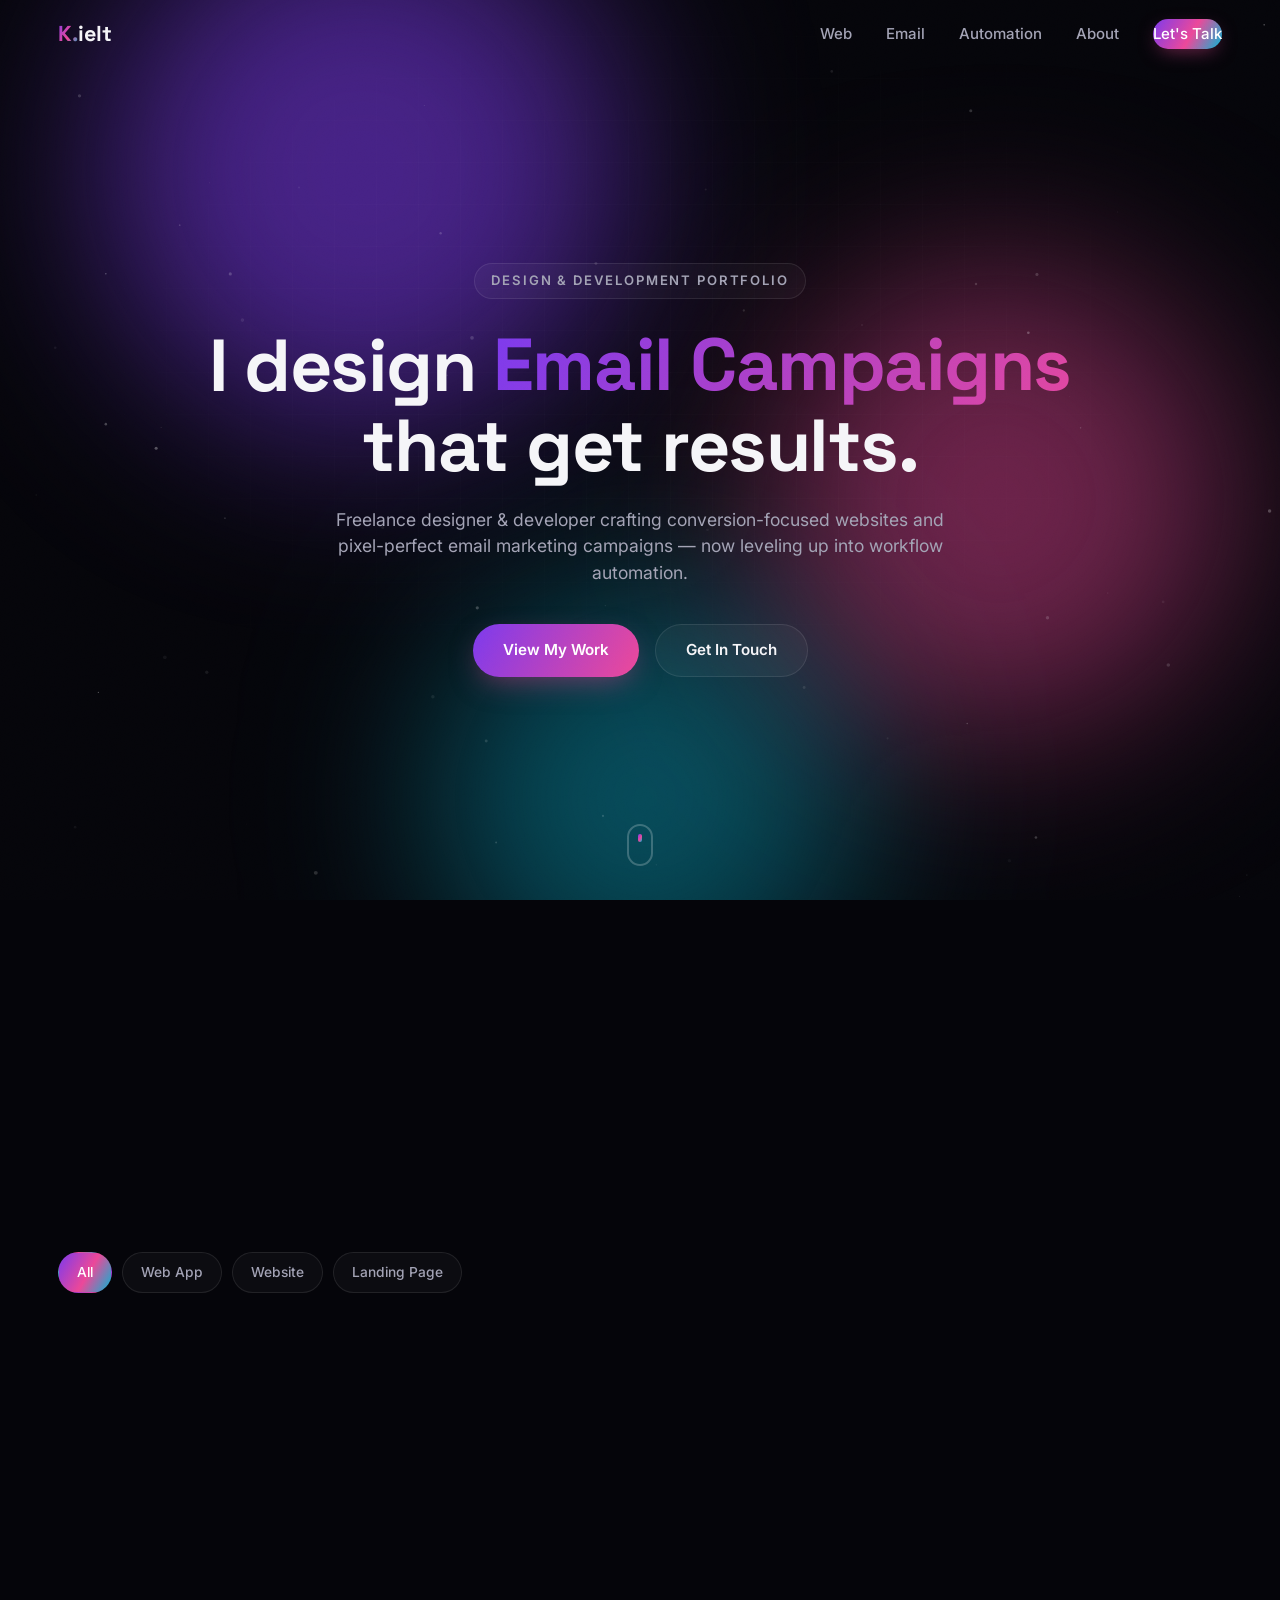
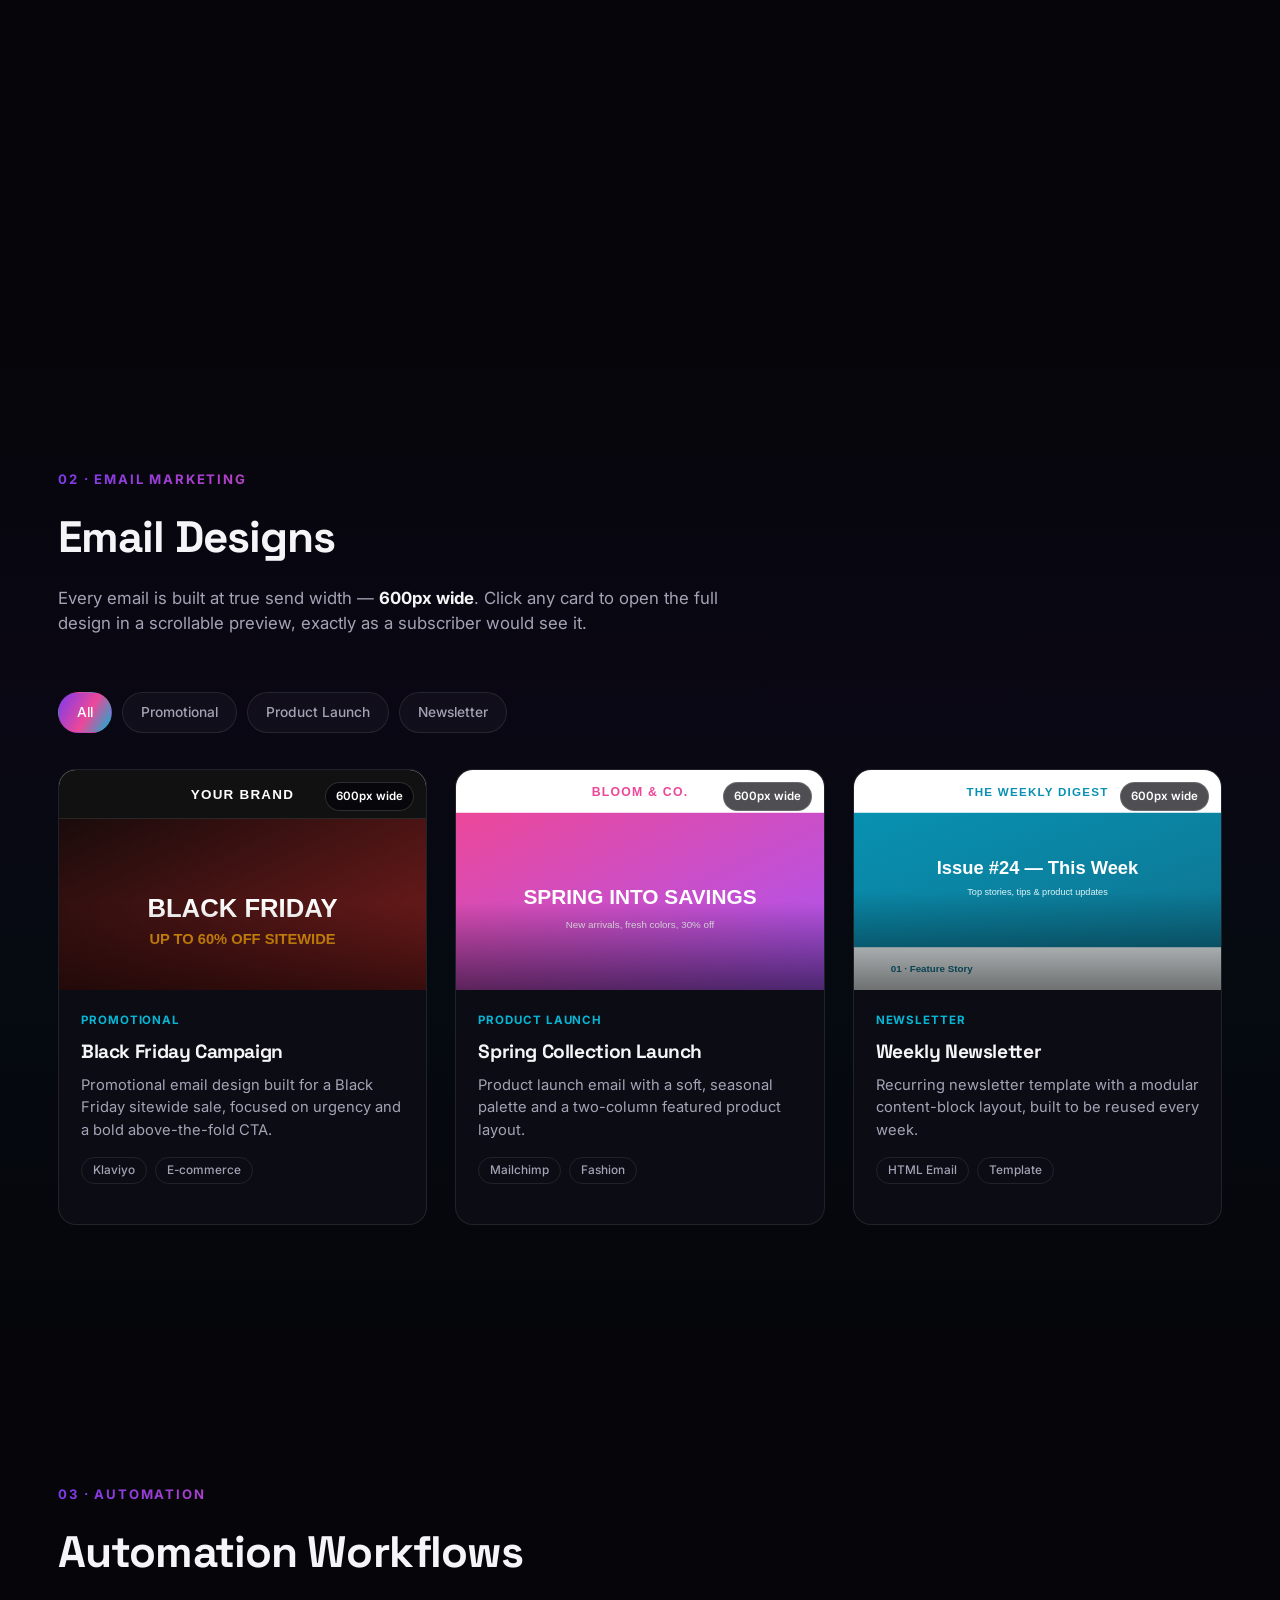
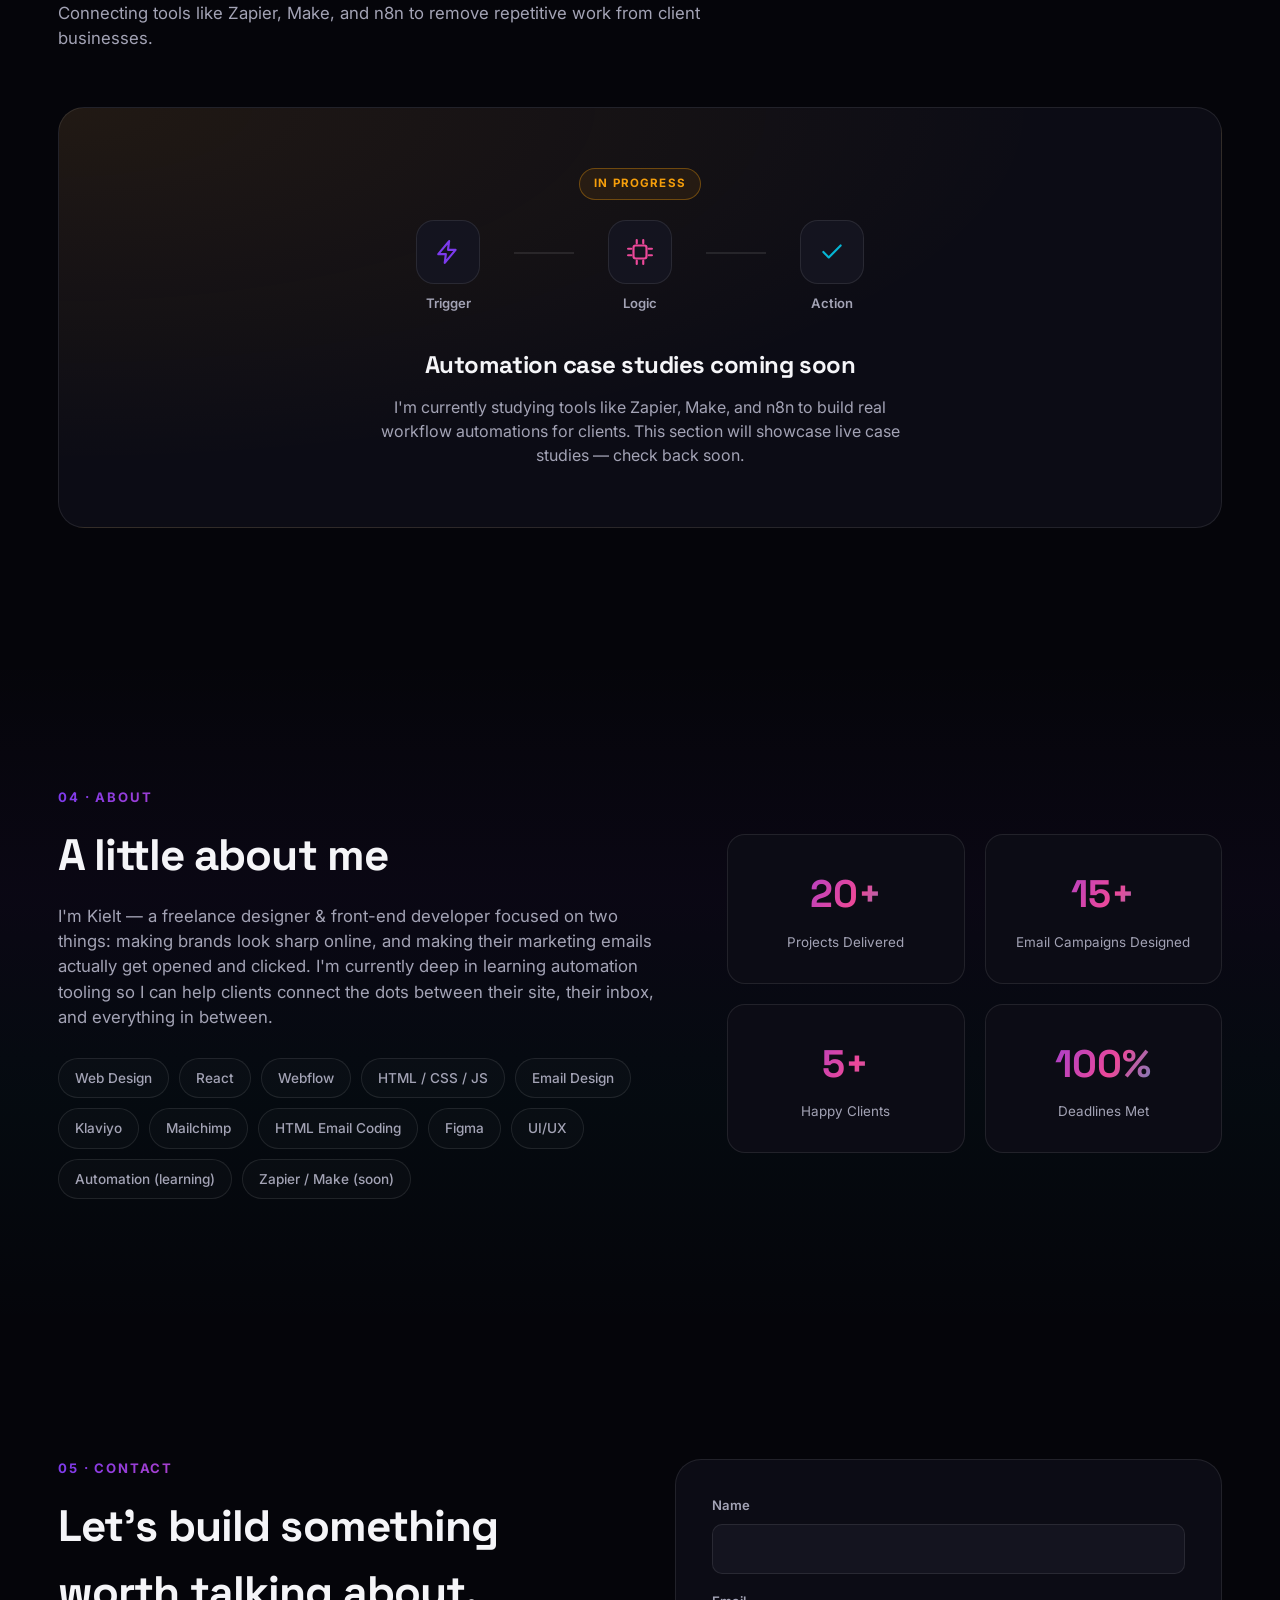
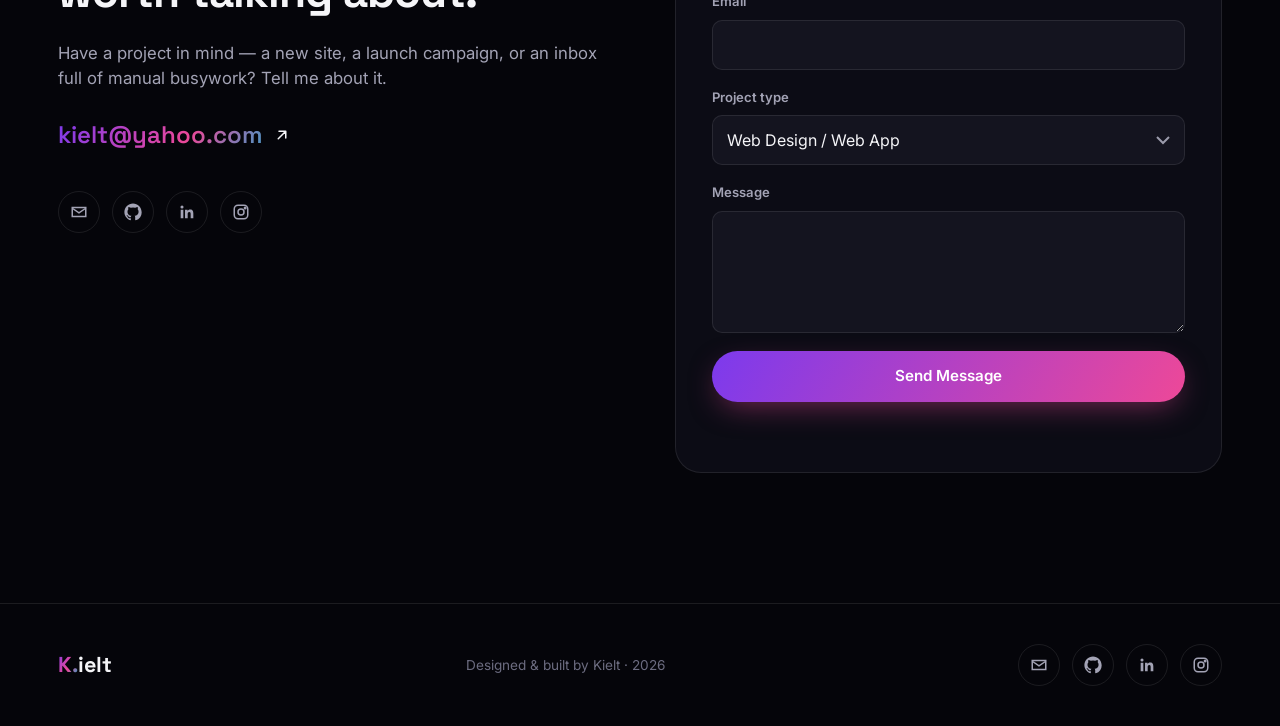
==== index.html @ 20c46af3 "Initial commit: Kielt portfolio site Dark gradient portfolio with sections for Web Designs/Web Apps," ====
<!DOCTYPE html>
<html lang="en">
<head>
<meta charset="UTF-8">
<meta name="viewport" content="width=device-width, initial-scale=1.0">
<title>Kielt — Web, Email &amp; Automation Design Portfolio</title>
<meta name="description" content="Kielt designs conversion-focused websites, web apps, and email marketing campaigns — now building into workflow automation.">

<!-- Social preview -->
<meta property="og:title" content="Kielt — Design Portfolio">
<meta property="og:description" content="Web Design, Web Apps, Email Marketing Design &amp; Automation Workflows.">
<meta property="og:type" content="website">

<link rel="icon" type="image/svg+xml" href="assets/favicon.svg">

<!-- Fonts -->
<link rel="preconnect" href="https://fonts.googleapis.com">
<link rel="preconnect" href="https://fonts.gstatic.com" crossorigin>
<link href="https://fonts.googleapis.com/css2?family=Space+Grotesk:wght@400;500;600;700&family=Inter:wght@400;500;600;700;800&display=swap" rel="stylesheet">

<link rel="stylesheet" href="css/style.css">
</head>
<body>

<!-- ============ NOISE / GRAIN OVERLAY ============ -->
<div class="grain" aria-hidden="true"></div>

<!-- ============ CURSOR GLOW (desktop only) ============ -->
<div class="cursor-glow" id="cursorGlow" aria-hidden="true"></div>

<!-- ============ PROGRESS BAR ============ -->
<div class="scroll-progress" id="scrollProgress" aria-hidden="true"></div>

<!-- ============ NAVIGATION ============ -->
<header class="nav" id="siteNav">
  <div class="nav-inner">
    <a href="#top" class="nav-brand">
      <span class="brand-mark">K.</span><span class="brand-name">ielt</span>
    </a>

    <nav class="nav-links" id="navLinks">
      <a href="#work" data-nav>Web</a>
      <a href="#email" data-nav>Email</a>
      <a href="#automation" data-nav>Automation</a>
      <a href="#about" data-nav>About</a>
      <a href="#contact" data-nav class="nav-cta">Let's Talk</a>
    </nav>

    <button class="nav-toggle" id="navToggle" aria-label="Toggle menu" aria-expanded="false">
      <span></span><span></span><span></span>
    </button>
  </div>
</header>

<!-- ============ HERO ============ -->
<section class="hero" id="top">
  <div class="hero-bg" aria-hidden="true">
    <div class="blob blob-1"></div>
    <div class="blob blob-2"></div>
    <div class="blob blob-3"></div>
    <canvas id="particles"></canvas>
    <div class="grid-overlay"></div>
  </div>

  <div class="hero-content">
    <p class="hero-eyebrow reveal-up">Design &amp; Development Portfolio</p>
    <h1 class="hero-title reveal-up" style="--d:0.05s">
      I design <span class="rotator" id="rotator"><span class="rotator-word">Web Experiences</span></span>
      <br>that get results.
    </h1>
    <p class="hero-subtitle reveal-up" style="--d:0.15s" id="heroSubtitle">
      Freelance designer &amp; developer crafting conversion-focused websites and pixel-perfect email marketing campaigns — now leveling up into workflow automation.
    </p>
    <div class="hero-actions reveal-up" style="--d:0.25s">
      <a href="#work" class="btn btn-primary">
        <span>View My Work</span>
      </a>
      <a href="#contact" class="btn btn-ghost">
        <span>Get In Touch</span>
      </a>
    </div>
  </div>

  <a href="#work" class="scroll-cue" aria-label="Scroll down">
    <span class="scroll-cue-dot"></span>
  </a>
</section>

<main>

<!-- ============ WEB / WEB APPS ============ -->
<section class="section" id="work">
  <div class="container">
    <div class="section-head reveal-up">
      <p class="section-kicker">01 · Development</p>
      <h2 class="section-title">Web Designs &amp; Web Apps</h2>
      <p class="section-desc">Hand-picked sites and applications — click any thumbnail to view it live, or jump to the source on GitHub.</p>
    </div>

    <div class="filters" id="webFilters" role="tablist" aria-label="Filter web projects"></div>

    <div class="grid grid-web" id="webGrid"></div>
  </div>
</section>

<!-- ============ EMAIL MARKETING DESIGNS ============ -->
<section class="section section-alt" id="email">
  <div class="container">
    <div class="section-head reveal-up">
      <p class="section-kicker">02 · Email Marketing</p>
      <h2 class="section-title">Email Designs</h2>
      <p class="section-desc">Every email is built at true send width — <strong>600px wide</strong>. Click any card to open the full design in a scrollable preview, exactly as a subscriber would see it.</p>
    </div>

    <div class="filters" id="emailFilters" role="tablist" aria-label="Filter email projects"></div>

    <div class="grid grid-email" id="emailGrid"></div>
  </div>
</section>

<!-- ============ AUTOMATION WORKFLOWS ============ -->
<section class="section" id="automation">
  <div class="container">
    <div class="section-head reveal-up">
      <p class="section-kicker">03 · Automation</p>
      <h2 class="section-title">Automation Workflows</h2>
      <p class="section-desc">Connecting tools like Zapier, Make, and n8n to remove repetitive work from client businesses.</p>
    </div>

    <div class="grid grid-automation" id="automationGrid"></div>
  </div>
</section>

<!-- ============ ABOUT ============ -->
<section class="section section-alt" id="about">
  <div class="container about-grid">
    <div class="about-copy reveal-up">
      <p class="section-kicker">04 · About</p>
      <h2 class="section-title">A little about me</h2>
      <p class="section-desc">
        I'm Kielt — a freelance designer &amp; front-end developer focused on two things: making brands look sharp online, and making their marketing emails actually get opened and clicked. I'm currently deep in learning automation tooling so I can help clients connect the dots between their site, their inbox, and everything in between.
      </p>
      <div class="skills" id="skillsList"></div>
    </div>

    <div class="stats-grid" id="statsGrid"></div>
  </div>
</section>

<!-- ============ CONTACT ============ -->
<section class="section" id="contact">
  <div class="container">
    <div class="contact-grid">
      <div class="contact-copy reveal-up">
        <p class="section-kicker">05 · Contact</p>
        <h2 class="section-title">Let's build something<br>worth talking about.</h2>
        <p class="section-desc">Have a project in mind — a new site, a launch campaign, or an inbox full of manual busywork? Tell me about it.</p>

        <a href="mailto:kielt@yahoo.com" class="contact-email" id="contactEmailLink">
          <span>kielt@yahoo.com</span>
          <svg width="18" height="18" viewBox="0 0 24 24" fill="none"><path d="M7 17L17 7M17 7H8M17 7V16" stroke="currentColor" stroke-width="2" stroke-linecap="round" stroke-linejoin="round"/></svg>
        </a>

        <div class="social-row" id="socialRow"></div>
      </div>

      <form class="contact-form reveal-up" id="contactForm" name="contact" method="POST" data-netlify="true" netlify-honeypot="bot-field">
        <input type="hidden" name="form-name" value="contact">
        <p class="hidden-field"><label>Don't fill this out: <input name="bot-field"></label></p>

        <div class="field">
          <label for="cf-name">Name</label>
          <input type="text" id="cf-name" name="name" required autocomplete="name">
        </div>
        <div class="field">
          <label for="cf-email">Email</label>
          <input type="email" id="cf-email" name="email" required autocomplete="email">
        </div>
        <div class="field">
          <label for="cf-project">Project type</label>
          <select id="cf-project" name="project-type">
            <option>Web Design / Web App</option>
            <option>Email Marketing Design</option>
            <option>Automation Workflow</option>
            <option>Something else</option>
          </select>
        </div>
        <div class="field">
          <label for="cf-message">Message</label>
          <textarea id="cf-message" name="message" rows="4" required></textarea>
        </div>

        <button type="submit" class="btn btn-primary btn-block" id="contactSubmit">
          <span>Send Message</span>
        </button>

        <p class="form-status" id="formStatus" role="status" aria-live="polite"></p>
      </form>
    </div>
  </div>
</section>

</main>

<!-- ============ FOOTER ============ -->
<footer class="footer">
  <div class="container footer-inner">
    <a href="#top" class="nav-brand">
      <span class="brand-mark">K.</span><span class="brand-name">ielt</span>
    </a>
    <p class="footer-note">Designed &amp; built by Kielt · <span id="footerYear"></span></p>
    <div class="social-row" id="socialRowFooter"></div>
  </div>
</footer>

<!-- ============ EMAIL LIGHTBOX MODAL ============ -->
<div class="modal" id="emailModal" aria-hidden="true">
  <div class="modal-backdrop" data-close></div>
  <div class="modal-dialog" role="dialog" aria-modal="true" aria-labelledby="modalTitle">
    <div class="modal-side">
      <button class="modal-close" data-close aria-label="Close preview">
        <svg width="20" height="20" viewBox="0 0 24 24" fill="none"><path d="M6 6L18 18M18 6L6 18" stroke="currentColor" stroke-width="2" stroke-linecap="round"/></svg>
      </button>
      <p class="modal-kicker">Email Design Preview</p>
      <h3 class="modal-title" id="modalTitle"></h3>
      <p class="modal-client" id="modalClient"></p>
      <p class="modal-desc" id="modalDesc"></p>
      <div class="modal-tags" id="modalTags"></div>
      <p class="modal-hint">
        <svg width="15" height="15" viewBox="0 0 24 24" fill="none"><path d="M12 5V19M12 19L6 13M12 19L18 13" stroke="currentColor" stroke-width="2" stroke-linecap="round" stroke-linejoin="round"/></svg>
        Scroll inside the frame to see the full email
      </p>
    </div>

    <div class="modal-frame-wrap">
      <div class="email-frame">
        <div class="email-frame-bar">
          <span class="dot dot-r"></span><span class="dot dot-y"></span><span class="dot dot-g"></span>
          <span class="email-frame-title">600px wide</span>
        </div>
        <div class="email-frame-scroll" id="modalScroll">
          <img id="modalImage" src="" alt="">
          <iframe id="modalIframe" src="" title="Email HTML preview" style="display:none;"></iframe>
        </div>
      </div>
    </div>
  </div>
</div>

<script src="js/config.js"></script>
<script src="js/script.js"></script>
</body>
</html>
---- css/style.css ----
/* =========================================================================
   KIELT PORTFOLIO — STYLES
   Design tokens live at the top under :root — tweak colors/spacing there.
   ========================================================================= */

:root {
  --bg: #05050a;
  --bg-elev: #0c0c15;
  --bg-elev-2: #14141f;
  --text: #f5f5f8;
  --text-dim: #a3a3b5;
  --text-dimmer: #6c6c80;
  --border: rgba(255, 255, 255, 0.09);
  --border-hover: rgba(255, 255, 255, 0.22);

  --accent-1: #7c3aed;   /* violet   */
  --accent-2: #ec4899;   /* pink     */
  --accent-3: #06b6d4;   /* cyan     */
  --accent-4: #f59e0b;   /* amber    */

  --grad-main: linear-gradient(120deg, var(--accent-1), var(--accent-2) 55%, var(--accent-3));
  --grad-main-vertical: linear-gradient(180deg, var(--accent-1), var(--accent-2) 55%, var(--accent-3));

  --radius-sm: 10px;
  --radius: 18px;
  --radius-lg: 26px;
  --container: 1220px;

  --ease: cubic-bezier(0.16, 1, 0.3, 1);
  --shadow-glow: 0 20px 60px -20px rgba(124, 58, 237, 0.45);
}

/* ---------- Reset ---------- */
* { box-sizing: border-box; margin: 0; padding: 0; }
html { scroll-behavior: smooth; }
@media (prefers-reduced-motion: reduce) {
  html { scroll-behavior: auto; }
  * { animation-duration: 0.001ms !important; animation-iteration-count: 1 !important; transition-duration: 0.001ms !important; }
}

body {
  background: var(--bg);
  color: var(--text);
  font-family: "Inter", -apple-system, BlinkMacSystemFont, "Segoe UI", sans-serif;
  line-height: 1.5;
  overflow-x: hidden;
  -webkit-font-smoothing: antialiased;
}

h1, h2, h3, h4 { font-family: "Space Grotesk", "Inter", sans-serif; font-weight: 700; letter-spacing: -0.02em; }
a { color: inherit; text-decoration: none; }
img { max-width: 100%; display: block; }
button { font: inherit; cursor: pointer; }
input, textarea, select { font: inherit; }
ul { list-style: none; }

.container { max-width: var(--container); margin: 0 auto; padding: 0 28px; }

/* Selection */
::selection { background: var(--accent-2); color: #fff; }

/* Scrollbar */
::-webkit-scrollbar { width: 10px; height: 10px; }
::-webkit-scrollbar-track { background: var(--bg-elev); }
::-webkit-scrollbar-thumb { background: linear-gradient(var(--accent-1), var(--accent-3)); border-radius: 10px; }

/* ---------- Grain overlay ---------- */
.grain {
  position: fixed; inset: 0; pointer-events: none; z-index: 9998;
  opacity: 0.035; mix-blend-mode: overlay;
  background-image: url("data:image/svg+xml,%3Csvg xmlns='http://www.w3.org/2000/svg' width='120' height='120'%3E%3Cfilter id='n'%3E%3CfeTurbulence type='fractalNoise' baseFrequency='0.9' numOctaves='2' stitchTiles='stitch'/%3E%3C/filter%3E%3Crect width='100%25' height='100%25' filter='url(%23n)'/%3E%3C/svg%3E");
}

/* ---------- Cursor glow ---------- */
.cursor-glow {
  position: fixed; top: 0; left: 0; width: 480px; height: 480px;
  background: radial-gradient(circle, rgba(124, 58, 237, 0.18), rgba(236, 72, 153, 0.08) 45%, transparent 70%);
  border-radius: 50%; pointer-events: none; z-index: 1; will-change: transform;
  transform: translate(-50%, -50%); opacity: 0; transition: opacity 0.4s ease;
}
.cursor-glow.active { opacity: 1; }

/* ---------- Scroll progress ---------- */
.scroll-progress {
  position: fixed; top: 0; left: 0; height: 3px; width: 0%;
  background: var(--grad-main); z-index: 10000; transition: width 0.1s linear;
}

/* =========================================================================
   NAV
   ========================================================================= */
.nav {
  position: fixed; top: 0; left: 0; right: 0; z-index: 500;
  transition: background 0.3s var(--ease), border-color 0.3s var(--ease), backdrop-filter 0.3s;
  border-bottom: 1px solid transparent;
}
.nav.scrolled {
  background: rgba(5, 5, 10, 0.72);
  backdrop-filter: blur(16px) saturate(150%);
  -webkit-backdrop-filter: blur(16px) saturate(150%);
  border-bottom-color: var(--border);
}
.nav-inner {
  max-width: var(--container); margin: 0 auto; padding: 18px 28px;
  display: flex; align-items: center; justify-content: space-between;
}
.nav-brand { display: flex; align-items: center; font-family: "Space Grotesk", sans-serif; font-size: 1.35rem; font-weight: 700; }
.brand-mark {
  background: var(--grad-main); -webkit-background-clip: text; background-clip: text; color: transparent;
}
.brand-name { color: var(--text); }

.nav-links { display: flex; align-items: center; gap: 34px; }
.nav-links a { position: relative; font-size: 0.94rem; font-weight: 500; color: var(--text-dim); transition: color 0.25s; padding: 4px 0; }
.nav-links a:not(.nav-cta)::after {
  content: ""; position: absolute; left: 0; bottom: -4px; width: 0; height: 2px;
  background: var(--grad-main); transition: width 0.3s var(--ease);
}
.nav-links a:not(.nav-cta):hover { color: var(--text); }
.nav-links a:not(.nav-cta):hover::after,
.nav-links a.active::after { width: 100%; }
.nav-links a.active { color: var(--text); }

.nav-cta {
  background: var(--grad-main); color: #fff !important; padding: 9px 20px; border-radius: 999px;
  font-weight: 600; font-size: 0.88rem; box-shadow: 0 6px 20px -6px rgba(236, 72, 153, 0.55);
  transition: transform 0.25s var(--ease), box-shadow 0.25s var(--ease);
}
.nav-cta:hover { transform: translateY(-2px) scale(1.03); box-shadow: 0 10px 26px -6px rgba(236, 72, 153, 0.75); }

.nav-toggle {
  display: none; flex-direction: column; gap: 5px; background: none; border: none; padding: 8px; z-index: 501;
}
.nav-toggle span { width: 22px; height: 2px; background: var(--text); border-radius: 2px; transition: transform 0.3s var(--ease), opacity 0.3s; }
.nav-toggle[aria-expanded="true"] span:nth-child(1) { transform: translateY(7px) rotate(45deg); }
.nav-toggle[aria-expanded="true"] span:nth-child(2) { opacity: 0; }
.nav-toggle[aria-expanded="true"] span:nth-child(3) { transform: translateY(-7px) rotate(-45deg); }

/* =========================================================================
   HERO
   ========================================================================= */
.hero {
  position: relative; min-height: 100svh; display: flex; align-items: center; justify-content: center;
  padding: 140px 28px 100px; overflow: hidden; isolation: isolate;
}
.hero-bg { position: absolute; inset: 0; z-index: -1; }
.hero-bg canvas#particles { position: absolute; inset: 0; width: 100%; height: 100%; opacity: 0.55; }

.grid-overlay {
  position: absolute; inset: -10%; opacity: 0.35;
  background-image:
    linear-gradient(rgba(255, 255, 255, 0.045) 1px, transparent 1px),
    linear-gradient(90deg, rgba(255, 255, 255, 0.045) 1px, transparent 1px);
  background-size: 42px 42px;
  mask-image: radial-gradient(ellipse 60% 55% at 50% 40%, #000 30%, transparent 75%);
  -webkit-mask-image: radial-gradient(ellipse 60% 55% at 50% 40%, #000 30%, transparent 75%);
}

.blob {
  position: absolute; border-radius: 50%; filter: blur(90px); mix-blend-mode: screen; will-change: transform;
}
.blob-1 { width: 520px; height: 520px; background: var(--accent-1); top: -10%; left: 8%; opacity: 0.55; animation: float1 18s ease-in-out infinite; }
.blob-2 { width: 460px; height: 460px; background: var(--accent-2); top: 30%; right: 4%; opacity: 0.45; animation: float2 22s ease-in-out infinite; }
.blob-3 { width: 420px; height: 420px; background: var(--accent-3); bottom: -12%; left: 34%; opacity: 0.4; animation: float3 20s ease-in-out infinite; }

@keyframes float1 {
  0%, 100% { transform: translate(0, 0) scale(1); }
  33% { transform: translate(60px, 40px) scale(1.12); }
  66% { transform: translate(-30px, 60px) scale(0.94); }
}
@keyframes float2 {
  0%, 100% { transform: translate(0, 0) scale(1); }
  40% { transform: translate(-70px, 30px) scale(0.9); }
  75% { transform: translate(30px, -50px) scale(1.15); }
}
@keyframes float3 {
  0%, 100% { transform: translate(0, 0) scale(1); }
  50% { transform: translate(50px, -40px) scale(1.1); }
}

.hero-content { position: relative; z-index: 2; max-width: 900px; text-align: center; margin: 0 auto; }

.hero-eyebrow {
  display: inline-block; font-size: 0.82rem; font-weight: 600; letter-spacing: 0.14em; text-transform: uppercase;
  color: var(--text-dim); padding: 7px 16px; border: 1px solid var(--border); border-radius: 999px; margin-bottom: 26px;
  background: rgba(255, 255, 255, 0.03);
}

.hero-title {
  font-size: clamp(2.4rem, 6vw, 4.6rem); line-height: 1.08; font-weight: 700; margin-bottom: 22px; color: var(--text);
}
.rotator { position: relative; display: inline-grid; vertical-align: bottom; overflow: hidden; height: 1.1em; }
.rotator-word {
  background: var(--grad-main); background-size: 200% 200%; -webkit-background-clip: text; background-clip: text; color: transparent;
  animation: gradientShift 6s ease infinite; grid-area: 1 / 1; white-space: nowrap;
}
@keyframes gradientShift { 0%, 100% { background-position: 0% 50%; } 50% { background-position: 100% 50%; } }

.rotator-word.leave { animation: none; opacity: 0; transform: translateY(-14px); transition: opacity 0.35s var(--ease), transform 0.35s var(--ease); }
.rotator-word.enter-init { opacity: 0; transform: translateY(14px); }
.rotator-word.enter { opacity: 1; transform: translateY(0); transition: opacity 0.4s var(--ease) 0.05s, transform 0.4s var(--ease) 0.05s; }

.hero-subtitle { font-size: 1.1rem; color: var(--text-dim); max-width: 640px; margin: 0 auto 38px; }

.hero-actions { display: flex; gap: 16px; justify-content: center; flex-wrap: wrap; }

/* Reveal-up (used broadly) */
.reveal-up { opacity: 0; transform: translateY(28px); transition: opacity 0.8s var(--ease) var(--d, 0s), transform 0.8s var(--ease) var(--d, 0s); }
.reveal-up.in-view { opacity: 1; transform: translateY(0); }

.scroll-cue {
  position: absolute; bottom: 34px; left: 50%; transform: translateX(-50%);
  width: 26px; height: 42px; border: 2px solid var(--border-hover); border-radius: 20px; display: flex; justify-content: center; padding-top: 8px;
}
.scroll-cue-dot { width: 4px; height: 8px; border-radius: 3px; background: var(--grad-main); animation: scrollCue 1.6s ease infinite; }
@keyframes scrollCue { 0% { transform: translateY(0); opacity: 1; } 70% { opacity: 0.3; } 100% { transform: translateY(14px); opacity: 0; } }

/* ---------- Buttons ---------- */
.btn {
  display: inline-flex; align-items: center; justify-content: center; gap: 8px;
  padding: 14px 30px; border-radius: 999px; font-weight: 600; font-size: 0.95rem; border: none;
  transition: transform 0.28s var(--ease), box-shadow 0.28s var(--ease), border-color 0.28s var(--ease);
}
.btn-primary { background: var(--grad-main); background-size: 180% 180%; color: #fff; box-shadow: 0 10px 30px -8px rgba(236, 72, 153, 0.5); }
.btn-primary:hover { transform: translateY(-3px); box-shadow: 0 16px 40px -8px rgba(236, 72, 153, 0.7); background-position: 100% 50%; }
.btn-ghost { background: rgba(255, 255, 255, 0.04); color: var(--text); border: 1px solid var(--border); }
.btn-ghost:hover { border-color: var(--border-hover); transform: translateY(-3px); background: rgba(255, 255, 255, 0.07); }
.btn-block { width: 100%; }
.btn:disabled { opacity: 0.6; cursor: not-allowed; transform: none !important; }

/* =========================================================================
   SECTIONS (shared)
   ========================================================================= */
.section { position: relative; padding: 130px 0; }
.section-alt { background: linear-gradient(180deg, transparent, rgba(124, 58, 237, 0.045) 35%, rgba(6, 182, 212, 0.03) 65%, transparent); }

.section-head { max-width: 680px; margin-bottom: 56px; }
.section-kicker {
  font-size: 0.82rem; font-weight: 700; letter-spacing: 0.14em; text-transform: uppercase;
  background: var(--grad-main); -webkit-background-clip: text; background-clip: text; color: transparent; margin-bottom: 14px;
}
.section-title { font-size: clamp(1.9rem, 4vw, 2.75rem); margin-bottom: 16px; }
.section-desc { color: var(--text-dim); font-size: 1.05rem; }
.section-desc strong { color: var(--text); }

/* ---------- Filters ---------- */
.filters { display: flex; flex-wrap: wrap; gap: 10px; margin-bottom: 36px; }
.filter-btn {
  background: rgba(255, 255, 255, 0.03); border: 1px solid var(--border); color: var(--text-dim);
  padding: 9px 18px; border-radius: 999px; font-size: 0.86rem; font-weight: 500;
  transition: all 0.25s var(--ease);
}
.filter-btn:hover { color: var(--text); border-color: var(--border-hover); }
.filter-btn.active { background: var(--grad-main); color: #fff; border-color: transparent; }

/* =========================================================================
   CARDS — WEB PROJECTS
   ========================================================================= */
.grid { display: grid; gap: 28px; }
.grid-web { grid-template-columns: repeat(auto-fit, minmax(320px, 1fr)); }

.card-web {
  position: relative; background: var(--bg-elev); border: 1px solid var(--border); border-radius: var(--radius);
  overflow: hidden; transition: transform 0.4s var(--ease), box-shadow 0.4s var(--ease), border-color 0.4s var(--ease);
}
.card-web:hover { transform: translateY(-8px); border-color: var(--border-hover); box-shadow: var(--shadow-glow); }

.card-thumb { position: relative; display: block; aspect-ratio: 16 / 10; overflow: hidden; background: var(--bg-elev-2); }
.card-thumb img { width: 100%; height: 100%; object-fit: cover; transition: transform 0.6s var(--ease), filter 0.6s var(--ease); }
.card-web:hover .card-thumb img { transform: scale(1.08); filter: brightness(1.05); }

.card-thumb::after {
  content: ""; position: absolute; inset: 0; background: linear-gradient(180deg, transparent 40%, rgba(5, 5, 10, 0.85) 100%);
  opacity: 0; transition: opacity 0.4s var(--ease);
}
.card-web:hover .card-thumb::after { opacity: 1; }

.card-visit {
  position: absolute; right: 16px; bottom: -40px; width: 40px; height: 40px; border-radius: 50%;
  background: var(--grad-main); display: flex; align-items: center; justify-content: center; color: #fff;
  transition: bottom 0.4s var(--ease); z-index: 2;
}
.card-web:hover .card-visit { bottom: 16px; }

.card-body { padding: 22px 22px 24px; }
.card-cat { font-size: 0.72rem; font-weight: 700; letter-spacing: 0.08em; text-transform: uppercase; color: var(--accent-3); margin-bottom: 8px; }
.card-title { font-size: 1.2rem; margin-bottom: 8px; }
.card-desc { font-size: 0.92rem; color: var(--text-dim); margin-bottom: 16px; }

.card-tags { display: flex; flex-wrap: wrap; gap: 8px; margin-bottom: 16px; }
.tag { font-size: 0.74rem; font-weight: 500; padding: 4px 11px; border-radius: 999px; border: 1px solid var(--border); color: var(--text-dim); }

.card-links { display: flex; gap: 10px; }
.card-link {
  display: inline-flex; align-items: center; gap: 6px; font-size: 0.83rem; font-weight: 600; color: var(--text);
  padding: 8px 14px; border-radius: 999px; border: 1px solid var(--border); transition: all 0.25s var(--ease);
}
.card-link:hover { border-color: var(--border-hover); background: rgba(255, 255, 255, 0.05); transform: translateY(-2px); }

/* =========================================================================
   CARDS — EMAIL PROJECTS
   ========================================================================= */
.grid-email { grid-template-columns: repeat(auto-fit, minmax(300px, 1fr)); }

.card-email {
  position: relative; background: var(--bg-elev); border: 1px solid var(--border); border-radius: var(--radius);
  overflow: hidden; text-align: left; width: 100%; color: inherit; cursor: pointer;
  transition: transform 0.4s var(--ease), box-shadow 0.4s var(--ease), border-color 0.4s var(--ease);
}
.card-email:hover { transform: translateY(-8px); border-color: var(--border-hover); box-shadow: 0 20px 60px -20px rgba(6, 182, 212, 0.45); }

.email-thumb { position: relative; aspect-ratio: 5 / 3; overflow: hidden; background: var(--bg-elev-2); }
.email-thumb img { width: 100%; height: 100%; object-fit: cover; object-position: top; transition: transform 0.6s var(--ease); }
.card-email:hover .email-thumb img { transform: scale(1.06); }

.email-thumb-badge {
  position: absolute; top: 12px; right: 12px; background: rgba(5, 5, 10, 0.7); backdrop-filter: blur(6px);
  border: 1px solid rgba(255, 255, 255, 0.15); color: #fff; font-size: 0.72rem; font-weight: 600;
  padding: 5px 10px; border-radius: 999px;
}

.email-thumb-expand {
  position: absolute; inset: 0; display: flex; align-items: center; justify-content: center;
  background: rgba(5, 5, 10, 0.45); opacity: 0; transition: opacity 0.35s var(--ease);
}
.card-email:hover .email-thumb-expand { opacity: 1; }
.email-thumb-expand span {
  display: inline-flex; align-items: center; gap: 8px; background: var(--grad-main); color: #fff;
  font-size: 0.85rem; font-weight: 600; padding: 10px 20px; border-radius: 999px; transform: translateY(10px);
  transition: transform 0.35s var(--ease);
}
.card-email:hover .email-thumb-expand span { transform: translateY(0); }

/* =========================================================================
   AUTOMATION
   ========================================================================= */
.grid-automation { grid-template-columns: repeat(auto-fit, minmax(300px, 1fr)); }

.automation-soon {
  grid-column: 1 / -1; position: relative; padding: 60px 40px; border-radius: var(--radius-lg);
  border: 1px solid var(--border); background: radial-gradient(ellipse at top left, rgba(245, 158, 11, 0.09), transparent 60%), var(--bg-elev);
  text-align: center; overflow: hidden;
}
.automation-flow { display: flex; align-items: center; justify-content: center; gap: 6px; margin-bottom: 34px; flex-wrap: wrap; }
.flow-node {
  display: flex; flex-direction: column; align-items: center; gap: 10px; min-width: 120px;
}
.flow-node-icon {
  width: 64px; height: 64px; border-radius: 18px; display: flex; align-items: center; justify-content: center;
  background: var(--bg-elev-2); border: 1px solid var(--border); position: relative;
}
.flow-node-icon svg { width: 26px; height: 26px; }
.flow-node:nth-child(1) .flow-node-icon { color: var(--accent-1); box-shadow: 0 0 0 0 rgba(124, 58, 237, 0.5); animation: pulseRing 2.4s ease-out infinite; }
.flow-node:nth-child(3) .flow-node-icon { color: var(--accent-2); box-shadow: 0 0 0 0 rgba(236, 72, 153, 0.5); animation: pulseRing 2.4s ease-out infinite 0.8s; }
.flow-node:nth-child(5) .flow-node-icon { color: var(--accent-3); box-shadow: 0 0 0 0 rgba(6, 182, 212, 0.5); animation: pulseRing 2.4s ease-out infinite 1.6s; }
@keyframes pulseRing {
  0% { box-shadow: 0 0 0 0 rgba(124, 58, 237, 0.45); }
  70% { box-shadow: 0 0 0 16px rgba(124, 58, 237, 0); }
  100% { box-shadow: 0 0 0 0 rgba(124, 58, 237, 0); }
}
.flow-node span { font-size: 0.82rem; font-weight: 600; color: var(--text-dim); }
.flow-connector { width: 60px; height: 2px; position: relative; overflow: hidden; background: var(--border); align-self: flex-start; margin-top: 32px; }
.flow-connector::after {
  content: ""; position: absolute; inset: 0; background: var(--grad-main); transform: translateX(-100%);
  animation: flowMove 2.4s ease-in-out infinite;
}
@keyframes flowMove { 0% { transform: translateX(-100%); } 50% { transform: translateX(0); } 100% { transform: translateX(100%); } }

.automation-soon h3 { font-size: 1.5rem; margin-bottom: 12px; }
.automation-soon p { color: var(--text-dim); max-width: 520px; margin: 0 auto; }
.automation-badge {
  display: inline-block; margin-bottom: 20px; font-size: 0.72rem; font-weight: 700; letter-spacing: 0.1em; text-transform: uppercase;
  color: var(--accent-4); border: 1px solid rgba(245, 158, 11, 0.35); background: rgba(245, 158, 11, 0.08);
  padding: 6px 14px; border-radius: 999px;
}

.card-automation {
  background: var(--bg-elev); border: 1px solid var(--border); border-radius: var(--radius); overflow: hidden;
  transition: transform 0.4s var(--ease), box-shadow 0.4s var(--ease), border-color 0.4s var(--ease);
}
.card-automation:hover { transform: translateY(-8px); border-color: var(--border-hover); box-shadow: 0 20px 60px -20px rgba(245, 158, 11, 0.4); }
.card-automation .card-thumb { aspect-ratio: 16/10; }

/* =========================================================================
   ABOUT
   ========================================================================= */
.about-grid { display: grid; grid-template-columns: 1.1fr 0.9fr; gap: 64px; align-items: center; }
.skills { display: flex; flex-wrap: wrap; gap: 10px; margin-top: 28px; }
.skills span {
  font-size: 0.85rem; font-weight: 500; padding: 9px 16px; border-radius: 999px; border: 1px solid var(--border);
  color: var(--text-dim); background: rgba(255, 255, 255, 0.02); transition: all 0.25s var(--ease);
}
.skills span:hover { color: var(--text); border-color: var(--border-hover); transform: translateY(-2px); }

.stats-grid { display: grid; grid-template-columns: 1fr 1fr; gap: 20px; }
.stat-box {
  background: var(--bg-elev); border: 1px solid var(--border); border-radius: var(--radius); padding: 30px 24px;
  text-align: center; transition: transform 0.35s var(--ease), border-color 0.35s var(--ease);
}
.stat-box:hover { transform: translateY(-6px); border-color: var(--border-hover); }
.stat-value {
  font-family: "Space Grotesk", sans-serif; font-size: 2.4rem; font-weight: 700;
  background: var(--grad-main); -webkit-background-clip: text; background-clip: text; color: transparent; display: block; margin-bottom: 6px;
}
.stat-label { font-size: 0.84rem; color: var(--text-dim); }

/* =========================================================================
   CONTACT
   ========================================================================= */
.contact-grid { display: grid; grid-template-columns: 1fr 1fr; gap: 70px; align-items: start; }
.contact-email {
  display: inline-flex; align-items: center; gap: 10px; font-family: "Space Grotesk", sans-serif; font-size: 1.5rem; font-weight: 600;
  margin: 26px 0 30px; padding-bottom: 6px; border-bottom: 2px solid transparent; transition: border-color 0.3s;
  background: var(--grad-main); -webkit-background-clip: text; background-clip: text; color: transparent;
}
.contact-email svg { color: var(--text); transition: transform 0.3s var(--ease); flex-shrink: 0; }
.contact-email:hover svg { transform: translate(3px, -3px); }

.social-row { display: flex; gap: 12px; }
.social-row a {
  width: 42px; height: 42px; border-radius: 50%; border: 1px solid var(--border); display: flex; align-items: center; justify-content: center;
  transition: all 0.3s var(--ease); color: var(--text-dim);
}
.social-row a:hover { color: #fff; border-color: transparent; background: var(--grad-main); transform: translateY(-3px); }
.social-row svg { width: 18px; height: 18px; }

.contact-form {
  background: var(--bg-elev); border: 1px solid var(--border); border-radius: var(--radius-lg); padding: 36px;
  display: flex; flex-direction: column; gap: 18px;
}
.hidden-field { position: absolute; left: -9999px; }
.field { display: flex; flex-direction: column; gap: 8px; }
.field label { font-size: 0.82rem; font-weight: 600; color: var(--text-dim); }
.field input, .field textarea, .field select {
  background: var(--bg-elev-2); border: 1px solid var(--border); border-radius: var(--radius-sm); padding: 12px 14px;
  color: var(--text); transition: border-color 0.25s, box-shadow 0.25s; resize: vertical;
}
.field input:focus, .field textarea:focus, .field select:focus {
  outline: none; border-color: var(--accent-1); box-shadow: 0 0 0 3px rgba(124, 58, 237, 0.22);
}
.field select { appearance: none; background-image: url("data:image/svg+xml,%3Csvg xmlns='http://www.w3.org/2000/svg' width='14' height='9'%3E%3Cpath d='M1 1l6 6 6-6' stroke='%239b9bab' stroke-width='2' fill='none'/%3E%3C/svg%3E"); background-repeat: no-repeat; background-position: right 14px center; }
.form-status { font-size: 0.86rem; min-height: 1.2em; }
.form-status.success { color: #34d399; }
.form-status.error { color: #f87171; }

/* =========================================================================
   FOOTER
   ========================================================================= */
.footer { border-top: 1px solid var(--border); padding: 40px 0; }
.footer-inner { display: flex; align-items: center; justify-content: space-between; flex-wrap: wrap; gap: 18px; }
.footer-note { color: var(--text-dimmer); font-size: 0.85rem; }

/* =========================================================================
   EMAIL LIGHTBOX MODAL
   ========================================================================= */
.modal {
  position: fixed; inset: 0; z-index: 2000; display: flex; align-items: center; justify-content: center;
  padding: 32px; opacity: 0; pointer-events: none; transition: opacity 0.35s var(--ease);
}
.modal.open { opacity: 1; pointer-events: auto; }
.modal-backdrop { position: absolute; inset: 0; background: rgba(3, 3, 6, 0.82); backdrop-filter: blur(10px); }

.modal-dialog {
  position: relative; z-index: 1; display: flex; max-width: 980px; width: 100%; max-height: 88vh;
  background: var(--bg-elev); border: 1px solid var(--border); border-radius: var(--radius-lg); overflow: hidden;
  transform: translateY(24px) scale(0.98); transition: transform 0.4s var(--ease);
  box-shadow: 0 40px 100px -20px rgba(0, 0, 0, 0.7);
}
.modal.open .modal-dialog { transform: translateY(0) scale(1); }

.modal-side { width: 320px; flex-shrink: 0; padding: 36px 28px; border-right: 1px solid var(--border); position: relative; overflow-y: auto; }
.modal-close {
  position: absolute; top: 20px; right: 20px; width: 36px; height: 36px; border-radius: 50%; border: 1px solid var(--border);
  background: rgba(255, 255, 255, 0.03); color: var(--text); display: flex; align-items: center; justify-content: center;
  transition: all 0.25s var(--ease);
}
.modal-close:hover { border-color: var(--border-hover); transform: rotate(90deg); }

.modal-kicker { font-size: 0.72rem; font-weight: 700; letter-spacing: 0.1em; text-transform: uppercase; color: var(--accent-3); margin-bottom: 10px; }
.modal-title { font-size: 1.4rem; margin-bottom: 6px; padding-right: 30px; }
.modal-client { color: var(--text-dimmer); font-size: 0.85rem; margin-bottom: 16px; }
.modal-desc { color: var(--text-dim); font-size: 0.92rem; margin-bottom: 18px; }
.modal-tags { display: flex; flex-wrap: wrap; gap: 8px; margin-bottom: 24px; }
.modal-hint { display: flex; align-items: center; gap: 8px; font-size: 0.78rem; color: var(--text-dimmer); }

.modal-frame-wrap { flex: 1; display: flex; align-items: flex-start; justify-content: center; padding: 30px; overflow: auto; background: repeating-linear-gradient(45deg, rgba(255,255,255,0.015), rgba(255,255,255,0.015) 12px, transparent 12px, transparent 24px); }

.email-frame { width: min(600px, 100%); border-radius: 12px; overflow: hidden; border: 1px solid var(--border); box-shadow: 0 30px 70px -20px rgba(0, 0, 0, 0.6); background: #fff; }
.email-frame-bar { display: flex; align-items: center; gap: 6px; padding: 10px 14px; background: #1c1c24; }
.dot { width: 9px; height: 9px; border-radius: 50%; }
.dot-r { background: #ff5f57; } .dot-y { background: #febc2e; } .dot-g { background: #28c840; }
.email-frame-title { margin-left: 10px; font-size: 0.72rem; color: #8a8a99; font-weight: 600; }
.email-frame-scroll { max-height: 68vh; overflow-y: auto; overflow-x: hidden; background: #fff; }
.email-frame-scroll img { width: 100%; height: auto; display: block; }
.email-frame-scroll iframe { width: 100%; height: 1400px; border: none; display: block; }

/* =========================================================================
   RESPONSIVE
   ========================================================================= */
@media (max-width: 980px) {
  .about-grid, .contact-grid { grid-template-columns: 1fr; gap: 40px; }
  .stats-grid { grid-template-columns: 1fr 1fr; }
  .modal-dialog { flex-direction: column; max-height: 92vh; overflow-y: auto; }
  .modal-side { width: 100%; border-right: none; border-bottom: 1px solid var(--border); }
  .email-frame-scroll { max-height: 60vh; }
}

@media (max-width: 860px) {
  .nav-links {
    position: fixed; top: 0; right: 0; height: 100vh; width: min(300px, 80vw);
    background: rgba(8, 8, 14, 0.98); backdrop-filter: blur(20px); flex-direction: column; align-items: flex-start;
    padding: 100px 30px 40px; gap: 26px; transform: translateX(100%); transition: transform 0.4s var(--ease);
    border-left: 1px solid var(--border);
  }
  .nav-links.open { transform: translateX(0); }
  .nav-links a { font-size: 1.05rem; }
  .nav-toggle { display: flex; }
}

@media (max-width: 640px) {
  .hero { padding-top: 120px; }
  .section { padding: 90px 0; }
  .stats-grid { grid-template-columns: 1fr 1fr; gap: 14px; }
  .stat-value { font-size: 1.9rem; }
  .contact-form { padding: 26px; }
  .modal { padding: 0; }
  .modal-dialog { max-height: 100vh; height: 100vh; border-radius: 0; }
  .automation-soon { padding: 40px 20px; }
  .flow-connector { display: none; }
}
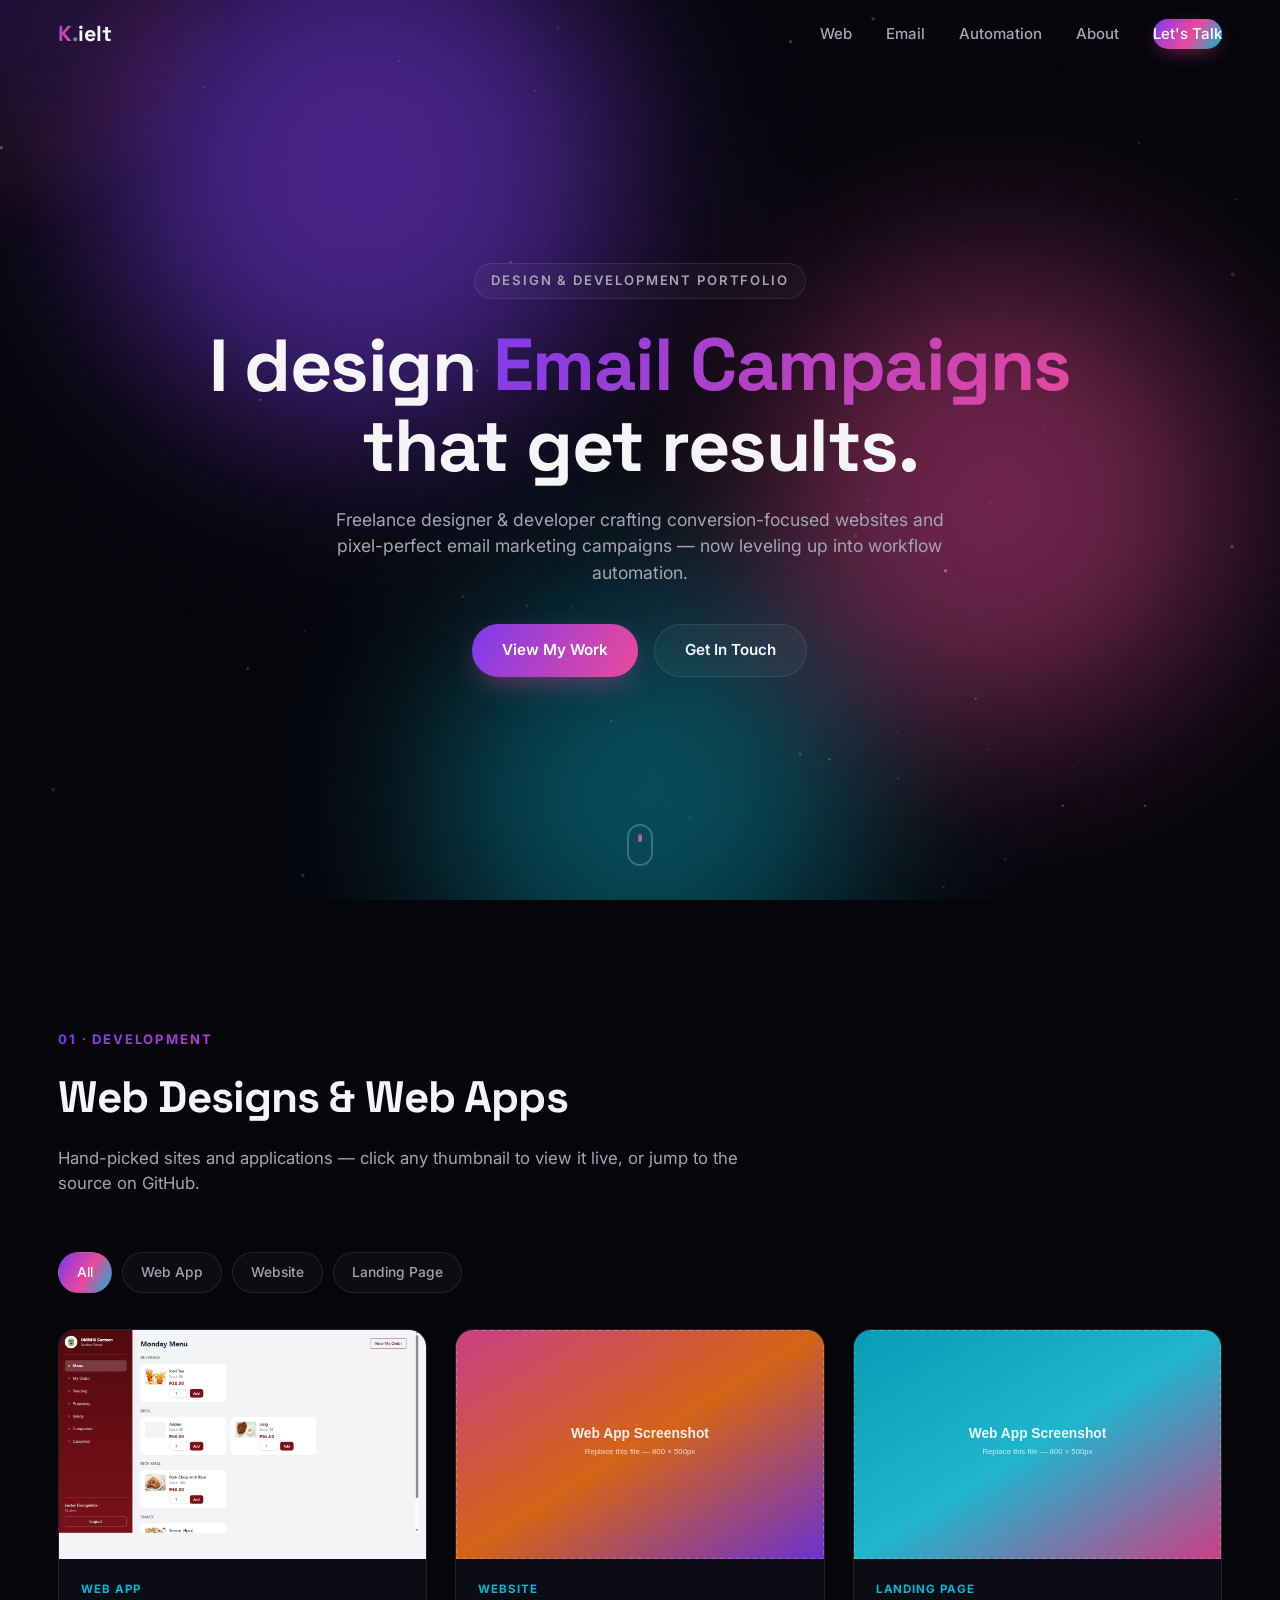
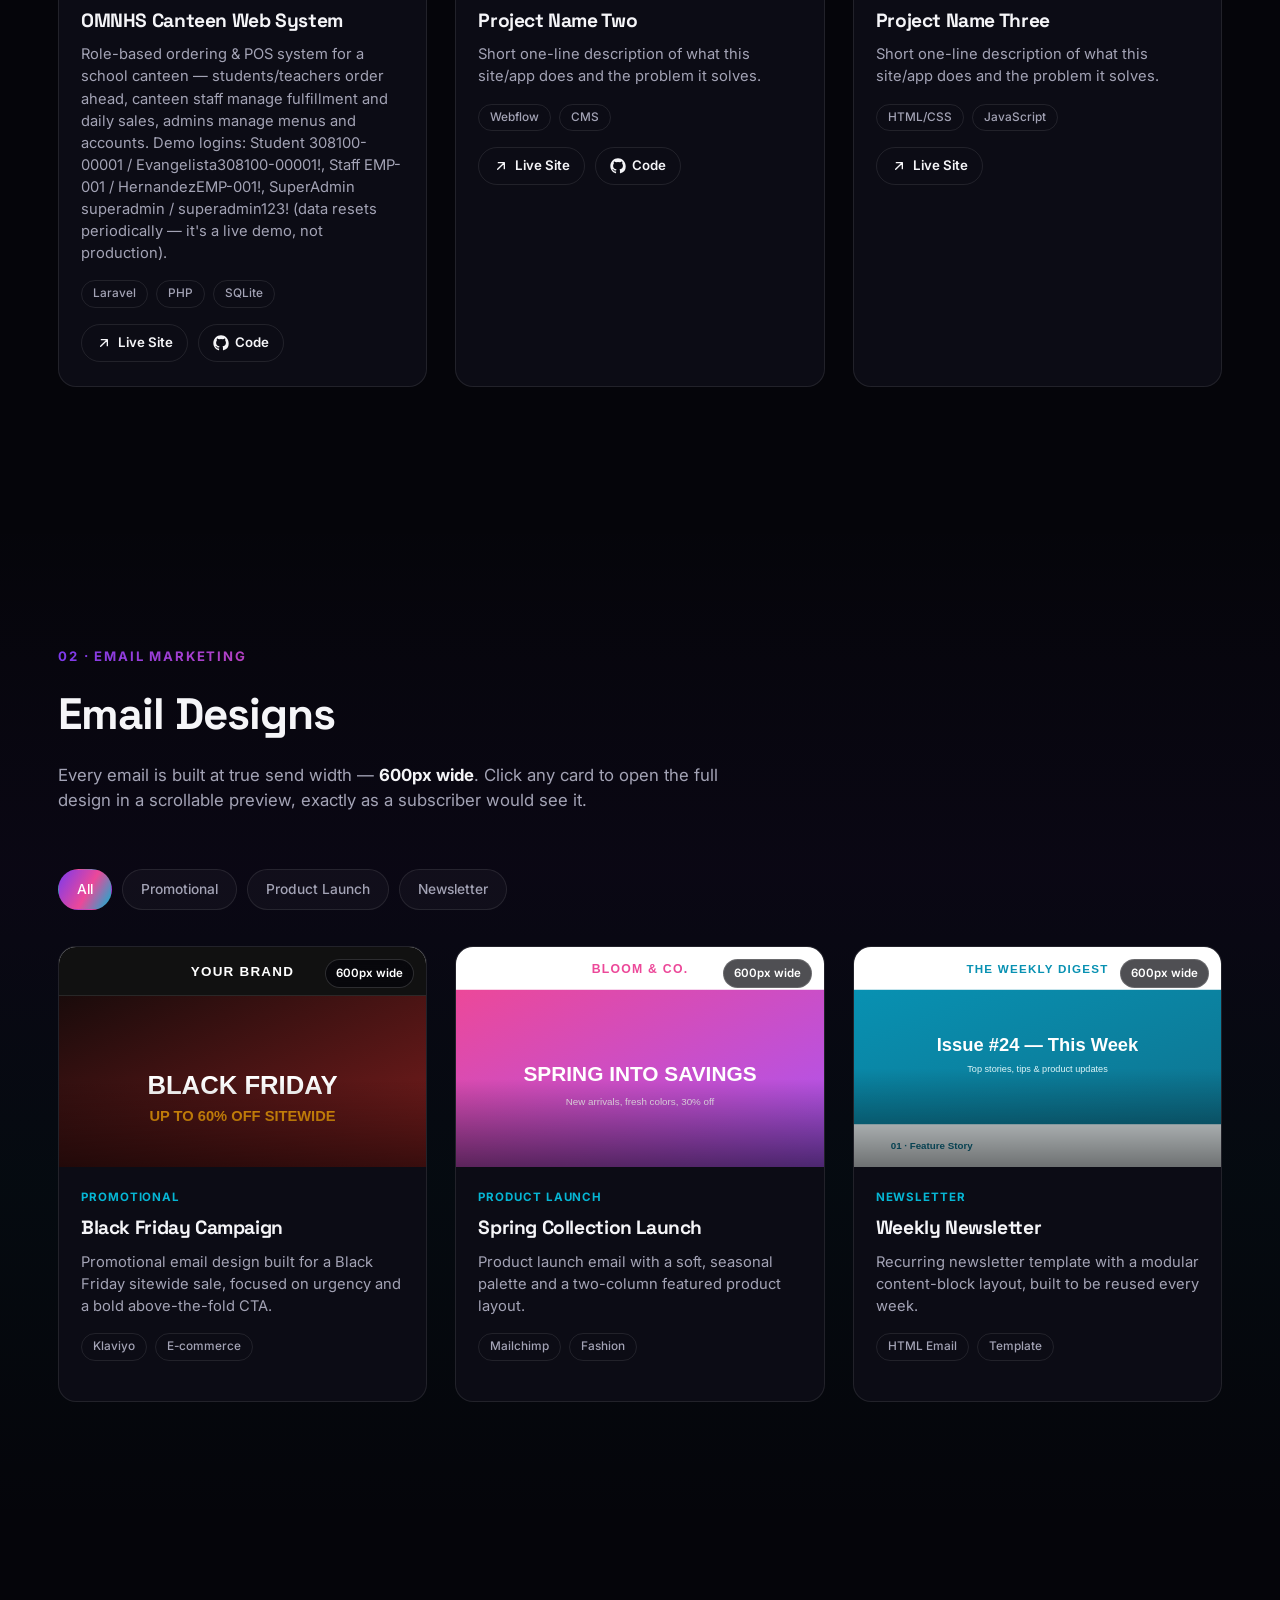
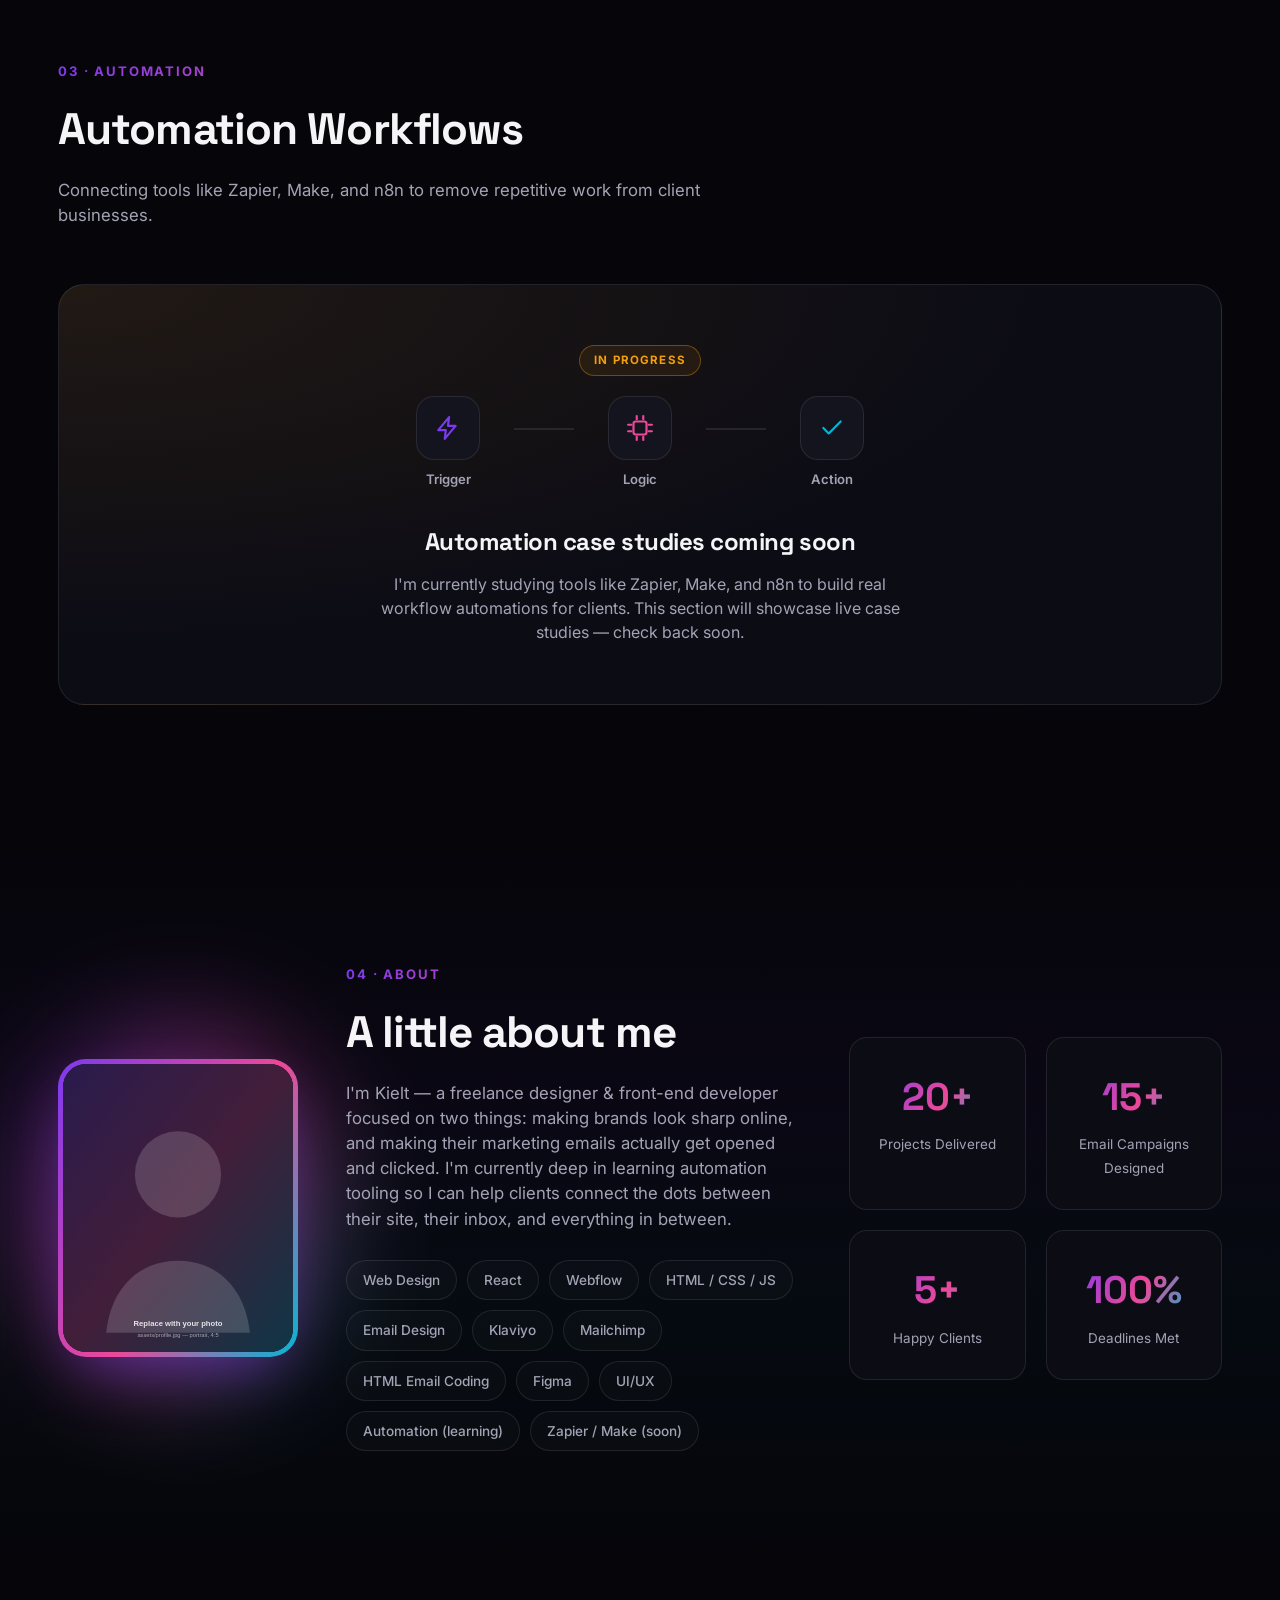
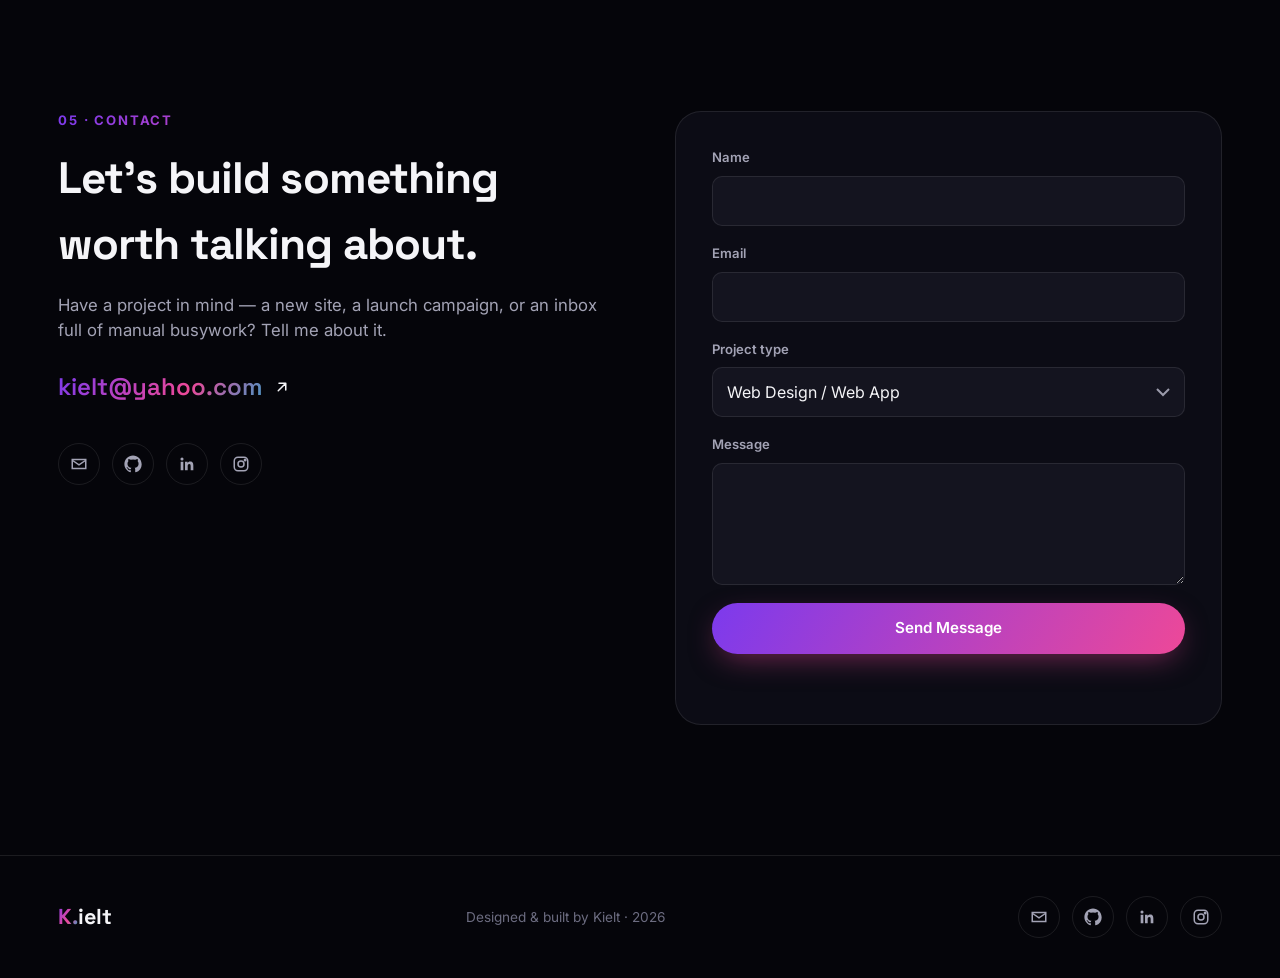
==== commit 625af1b4: "Add profile photo frame to About section Adds a gradient-framed portrait slot (About section, 3-colu" ====
--- a/index.html
+++ b/index.html
@@ -134,7 +134,14 @@
 <!-- ============ ABOUT ============ -->
 <section class="section section-alt" id="about">
   <div class="container about-grid">
-    <div class="about-copy reveal-up">
+    <div class="about-photo reveal-up">
+      <div class="about-photo-glow" aria-hidden="true"></div>
+      <div class="about-photo-frame">
+        <img src="assets/profile-placeholder.svg" alt="Portrait of Kielt" id="profilePhoto" loading="lazy">
+      </div>
+    </div>
+
+    <div class="about-copy reveal-up" style="--d:0.1s">
       <p class="section-kicker">04 · About</p>
       <h2 class="section-title">A little about me</h2>
       <p class="section-desc">
--- a/css/style.css
+++ b/css/style.css
@@ -189,16 +189,44 @@
 .hero-title {
   font-size: clamp(2.4rem, 6vw, 4.6rem); line-height: 1.08; font-weight: 700; margin-bottom: 22px; color: var(--text);
 }
-.rotator { position: relative; display: inline-grid; vertical-align: bottom; overflow: hidden; height: 1.1em; }
+.rotator {
+  position: relative; display: inline-grid; vertical-align: bottom; overflow: hidden; height: 1.1em;
+  /* Width is set to an explicit pixel value by script.js (see initRotator) so
+     it can glide between word widths instead of holding the old word's width
+     for the whole transition and snapping down once it's removed. */
+  transition: width 0.5s var(--ease);
+}
 .rotator-word {
-  background: var(--grad-main); background-size: 200% 200%; -webkit-background-clip: text; background-clip: text; color: transparent;
-  animation: gradientShift 6s ease infinite; grid-area: 1 / 1; white-space: nowrap;
-}
-@keyframes gradientShift { 0%, 100% { background-position: 0% 50%; } 50% { background-position: 100% 50%; } }
-
-.rotator-word.leave { animation: none; opacity: 0; transform: translateY(-14px); transition: opacity 0.35s var(--ease), transform 0.35s var(--ease); }
-.rotator-word.enter-init { opacity: 0; transform: translateY(14px); }
-.rotator-word.enter { opacity: 1; transform: translateY(0); transition: opacity 0.4s var(--ease) 0.05s, transform 0.4s var(--ease) 0.05s; }
+  /* Static gradient position (not animated) — each word only lives on
+     screen for ~3.2s, shorter than a shift cycle would need, so animating
+     this per-word made the same word render a different, non-deterministic
+     color mix every time it appeared. A fixed position keeps it consistent
+     with the gradient text used elsewhere on the site (logo, buttons). */
+  background: var(--grad-main); background-size: 200% 200%; background-position: 0% 50%;
+  -webkit-background-clip: text; background-clip: text; color: transparent;
+  grid-area: 1 / 1; white-space: nowrap;
+  /* Without this, the grid item stretches to fill the (briefly wider,
+     mid-transition) cell, and text-align:center inherited from .hero-content
+     then centers the word's text inside that stretched box -- producing a
+     visible gap before the word until the cell finishes shrinking. Pinning
+     each word to the start of its cell keeps it flush-left regardless of
+     the container's current width. */
+  justify-self: start; text-align: left;
+  transform: translateY(0); backface-visibility: hidden;
+}
+
+/* Full-height "roll up" swap — leave and enter travel a whole line-height so the
+   outgoing and incoming word occupy disjoint rows of the clipped box and never
+   overlap the same pixels (avoids ghosting from the transparent gradient fill). */
+.rotator-word.leave {
+  animation: none; opacity: 0; transform: translateY(-100%);
+  transition: transform 0.55s var(--ease), opacity 0.4s ease-in;
+}
+.rotator-word.enter-init { opacity: 0; transform: translateY(100%); }
+.rotator-word.enter {
+  opacity: 1; transform: translateY(0);
+  transition: transform 0.55s var(--ease), opacity 0.4s ease-out 0.08s;
+}
 
 .hero-subtitle { font-size: 1.1rem; color: var(--text-dim); max-width: 640px; margin: 0 auto 38px; }
 
@@ -384,7 +412,25 @@
 /* =========================================================================
    ABOUT
    ========================================================================= */
-.about-grid { display: grid; grid-template-columns: 1.1fr 0.9fr; gap: 64px; align-items: center; }
+.about-grid { display: grid; grid-template-columns: 240px 1.1fr 0.9fr; gap: 48px; align-items: center; }
+
+.about-photo { position: relative; width: 100%; max-width: 240px; }
+.about-photo-glow {
+  position: absolute; inset: -34px; border-radius: 50%;
+  background: var(--grad-main); filter: blur(54px); opacity: 0.45; z-index: 0;
+  animation: float3 20s ease-in-out infinite;
+}
+.about-photo-frame {
+  position: relative; z-index: 1; padding: 5px; border-radius: 28px;
+  background: var(--grad-main); box-shadow: 0 25px 60px -20px rgba(124, 58, 237, 0.55);
+  transition: transform 0.4s var(--ease), box-shadow 0.4s var(--ease);
+}
+.about-photo-frame:hover { transform: translateY(-6px) rotate(-1deg); box-shadow: 0 30px 70px -18px rgba(236, 72, 153, 0.6); }
+.about-photo-frame img {
+  width: 100%; aspect-ratio: 4 / 5; object-fit: cover; object-position: top center;
+  border-radius: 23px; display: block; background: var(--bg-elev-2);
+}
+
 .skills { display: flex; flex-wrap: wrap; gap: 10px; margin-top: 28px; }
 .skills span {
   font-size: 0.85rem; font-weight: 500; padding: 9px 16px; border-radius: 999px; border: 1px solid var(--border);
@@ -499,6 +545,7 @@
    ========================================================================= */
 @media (max-width: 980px) {
   .about-grid, .contact-grid { grid-template-columns: 1fr; gap: 40px; }
+  .about-photo { max-width: 200px; margin: 0 auto; }
   .stats-grid { grid-template-columns: 1fr 1fr; }
   .modal-dialog { flex-direction: column; max-height: 92vh; overflow-y: auto; }
   .modal-side { width: 100%; border-right: none; border-bottom: 1px solid var(--border); }
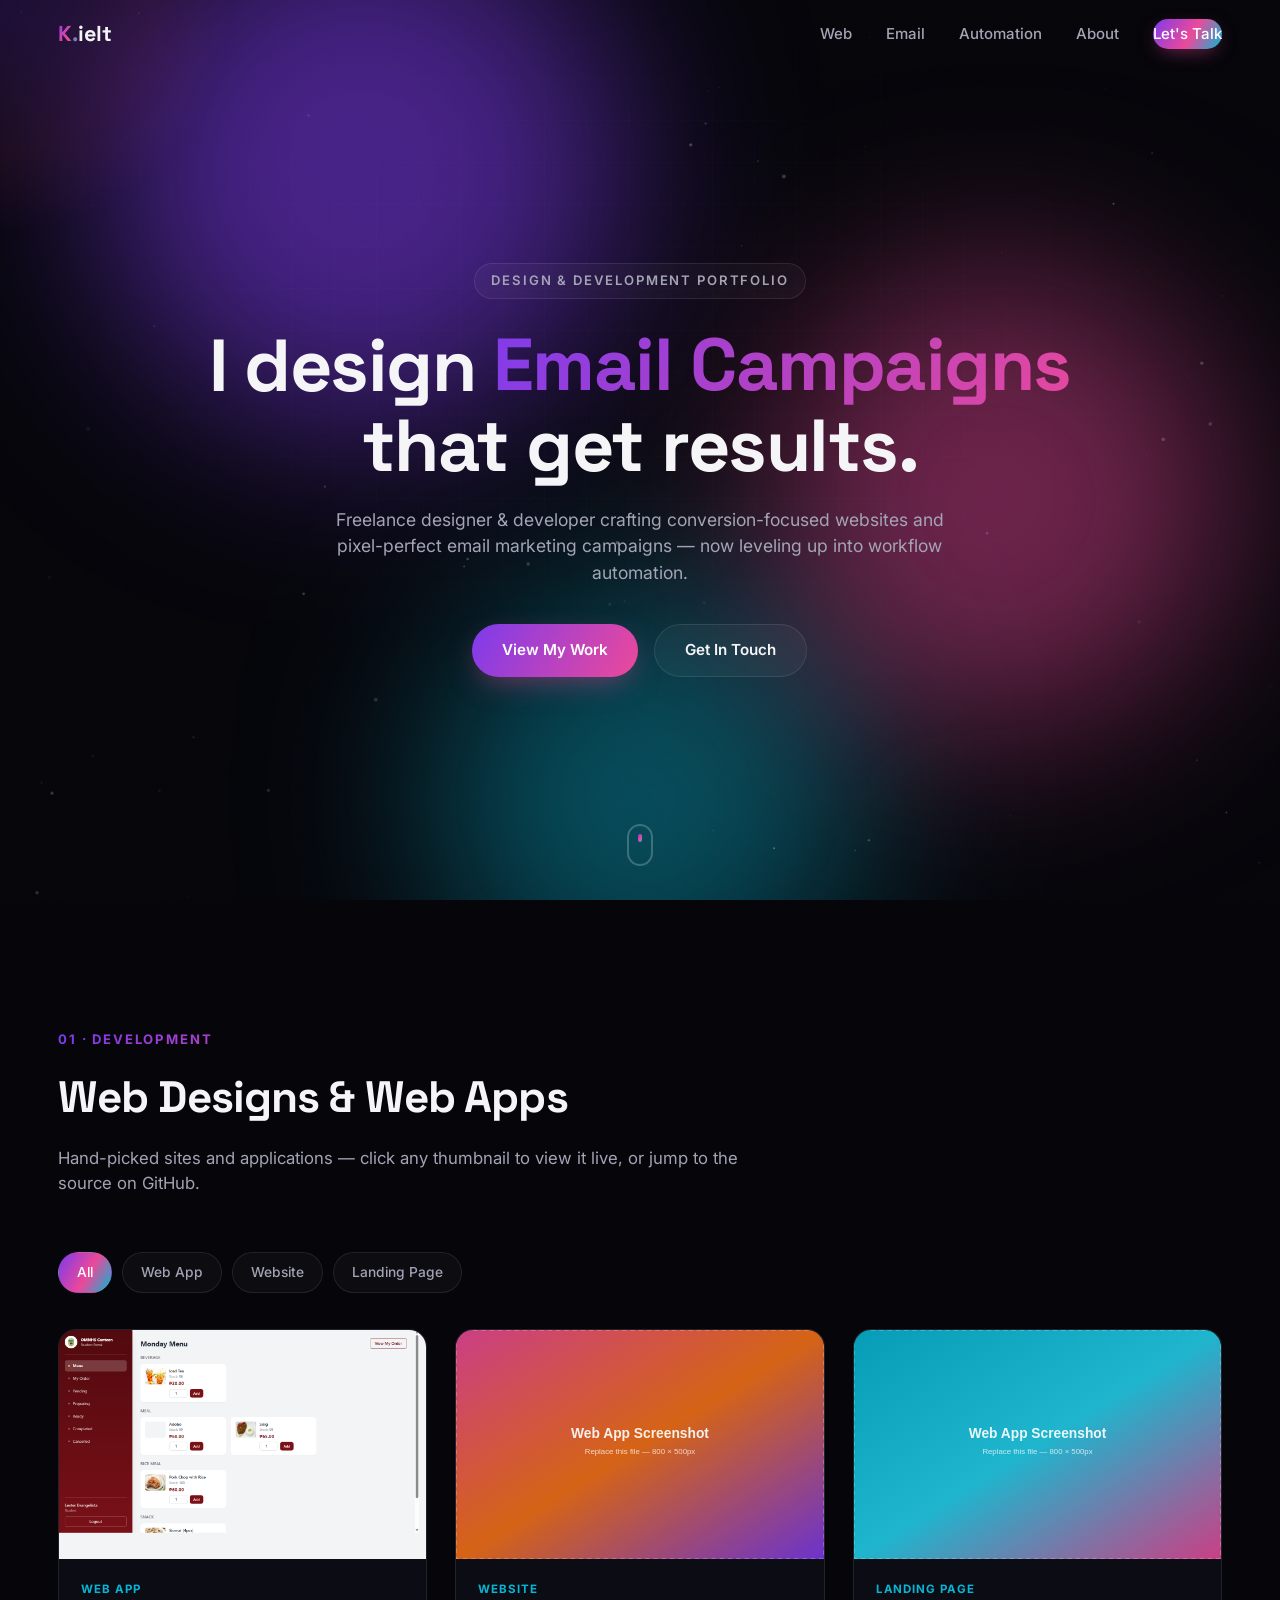
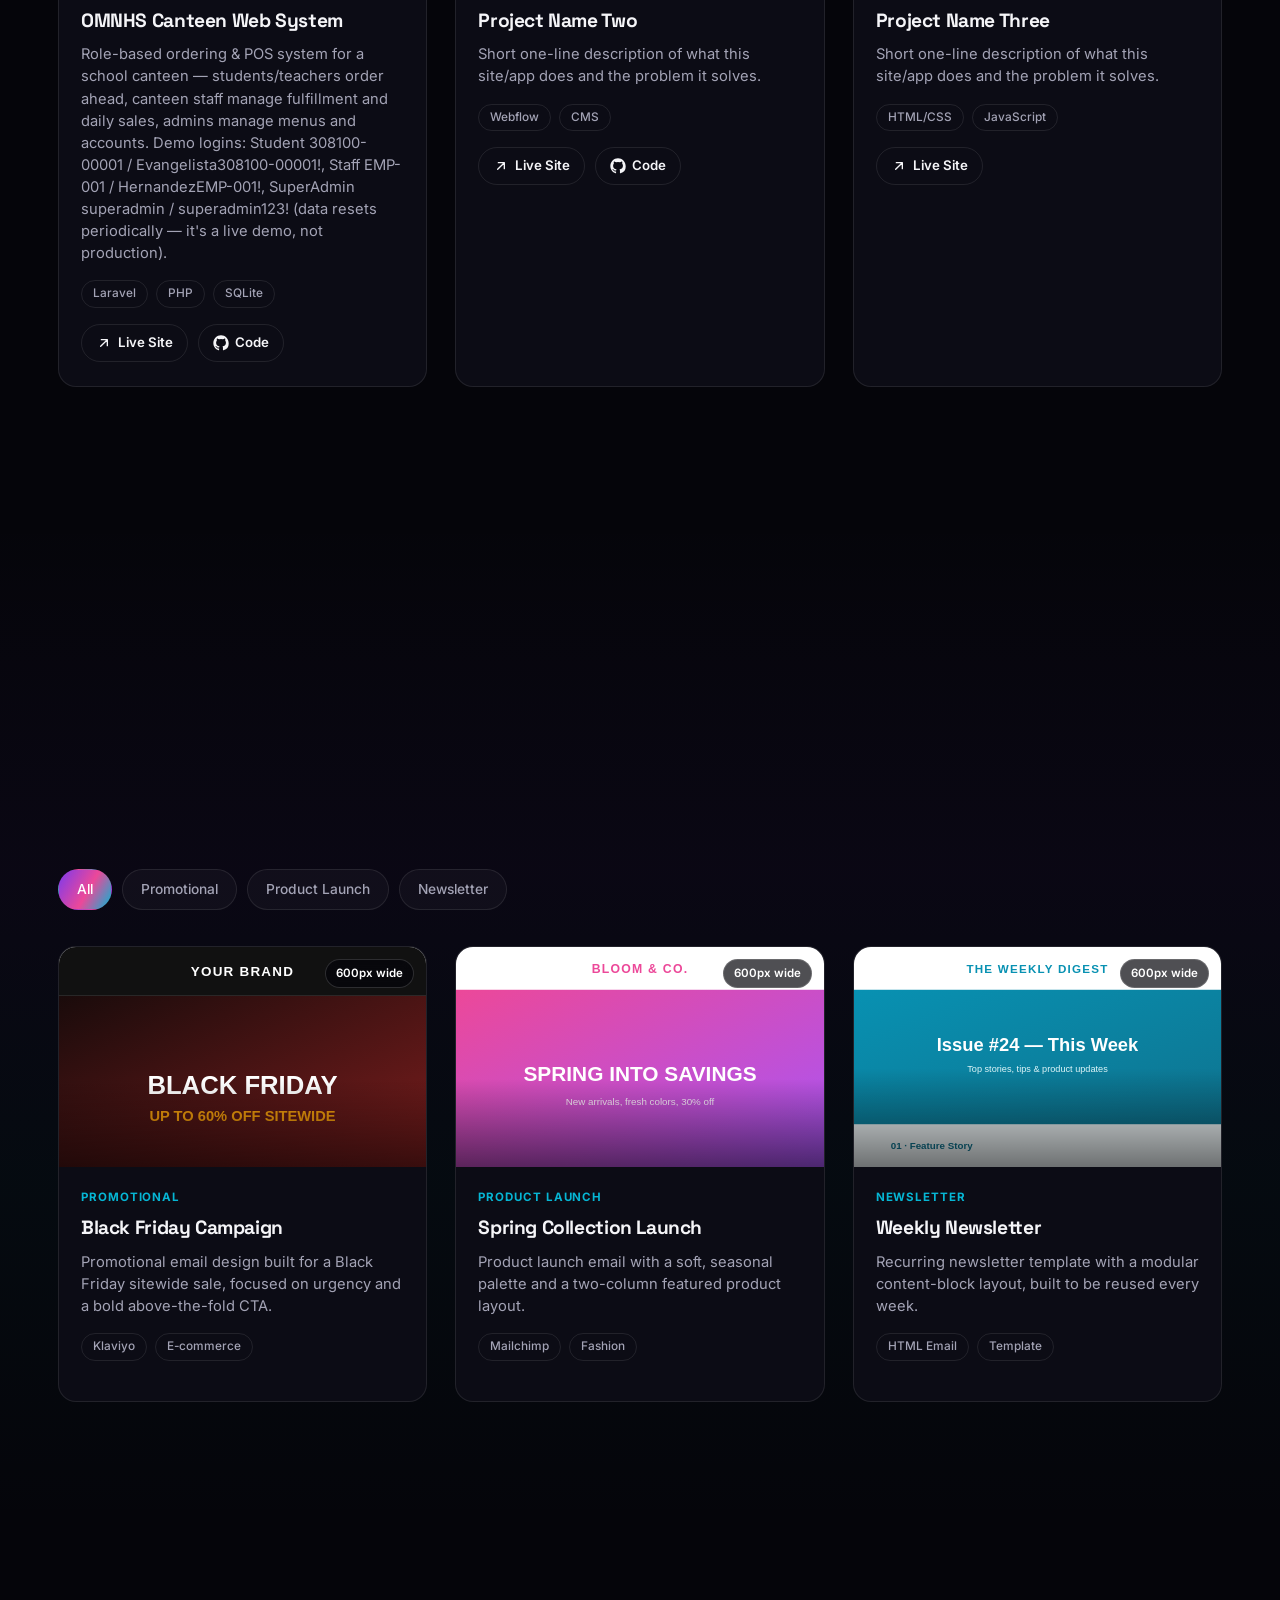
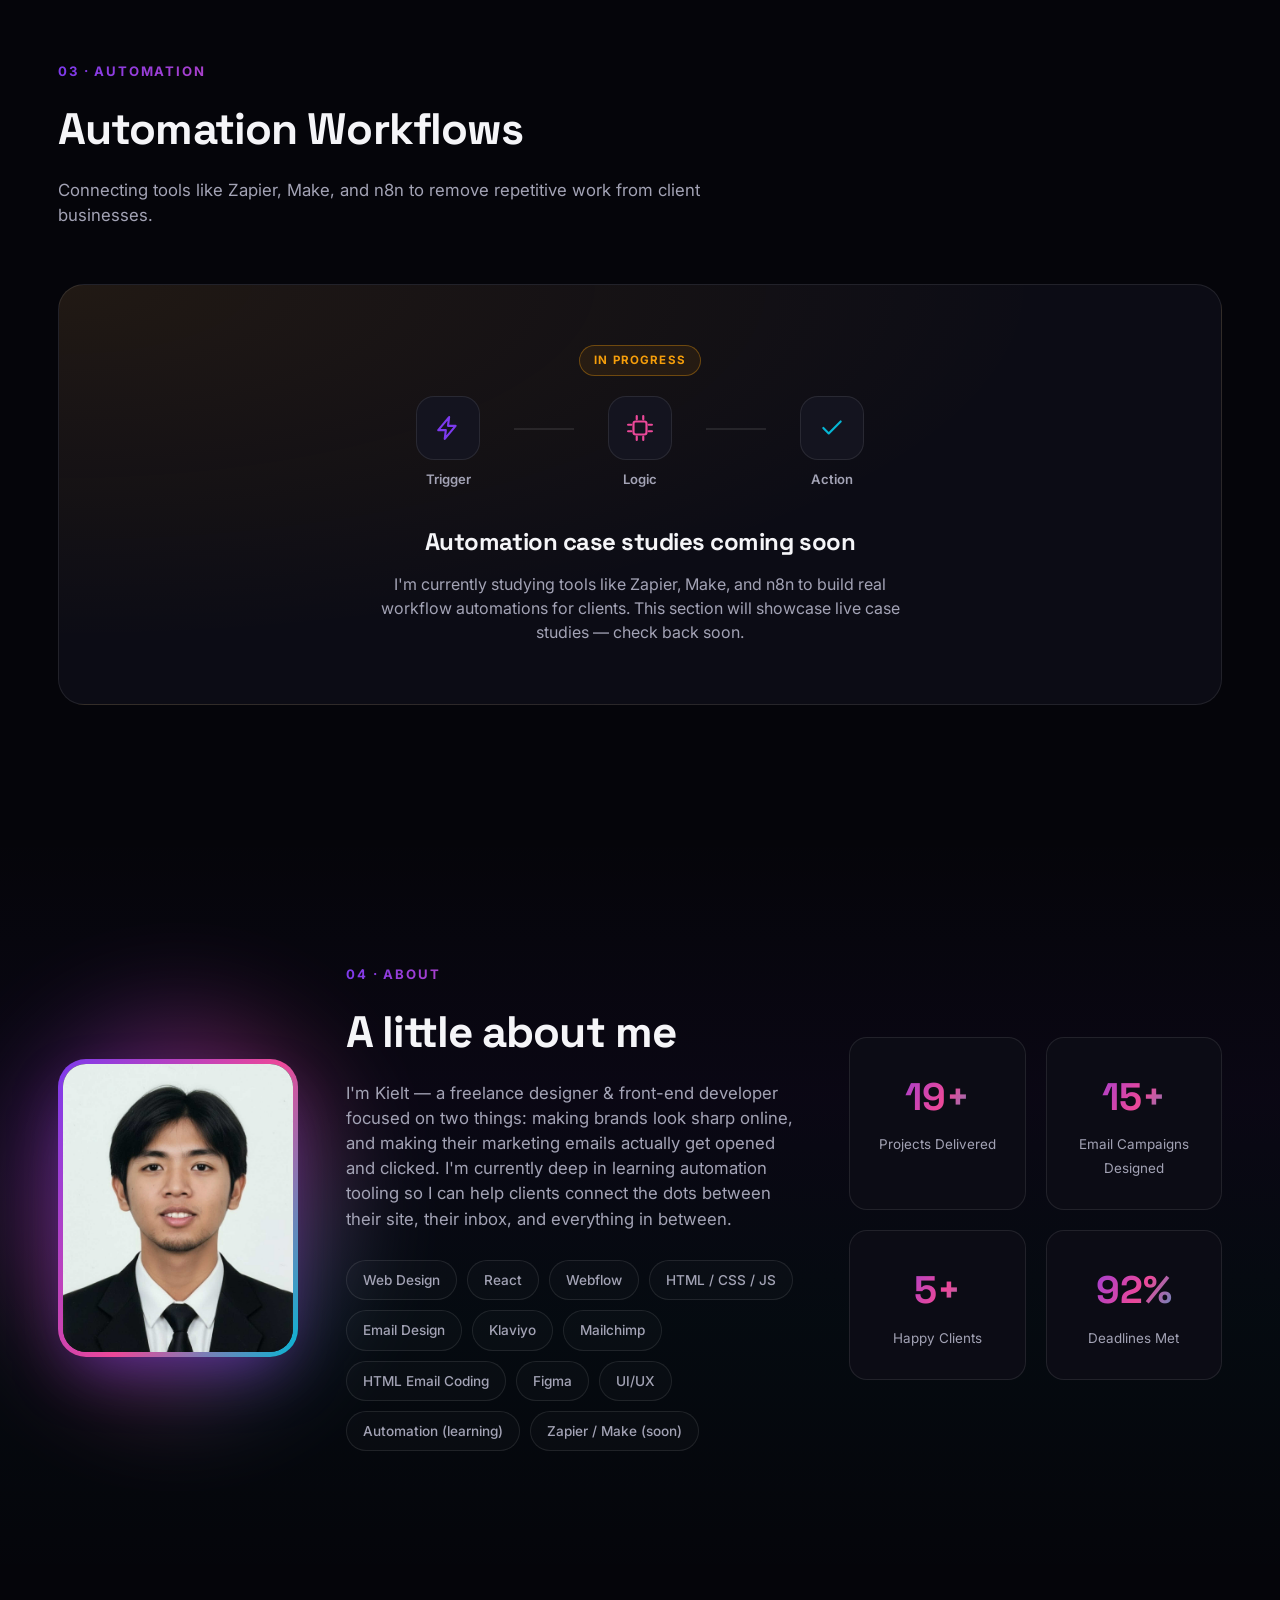
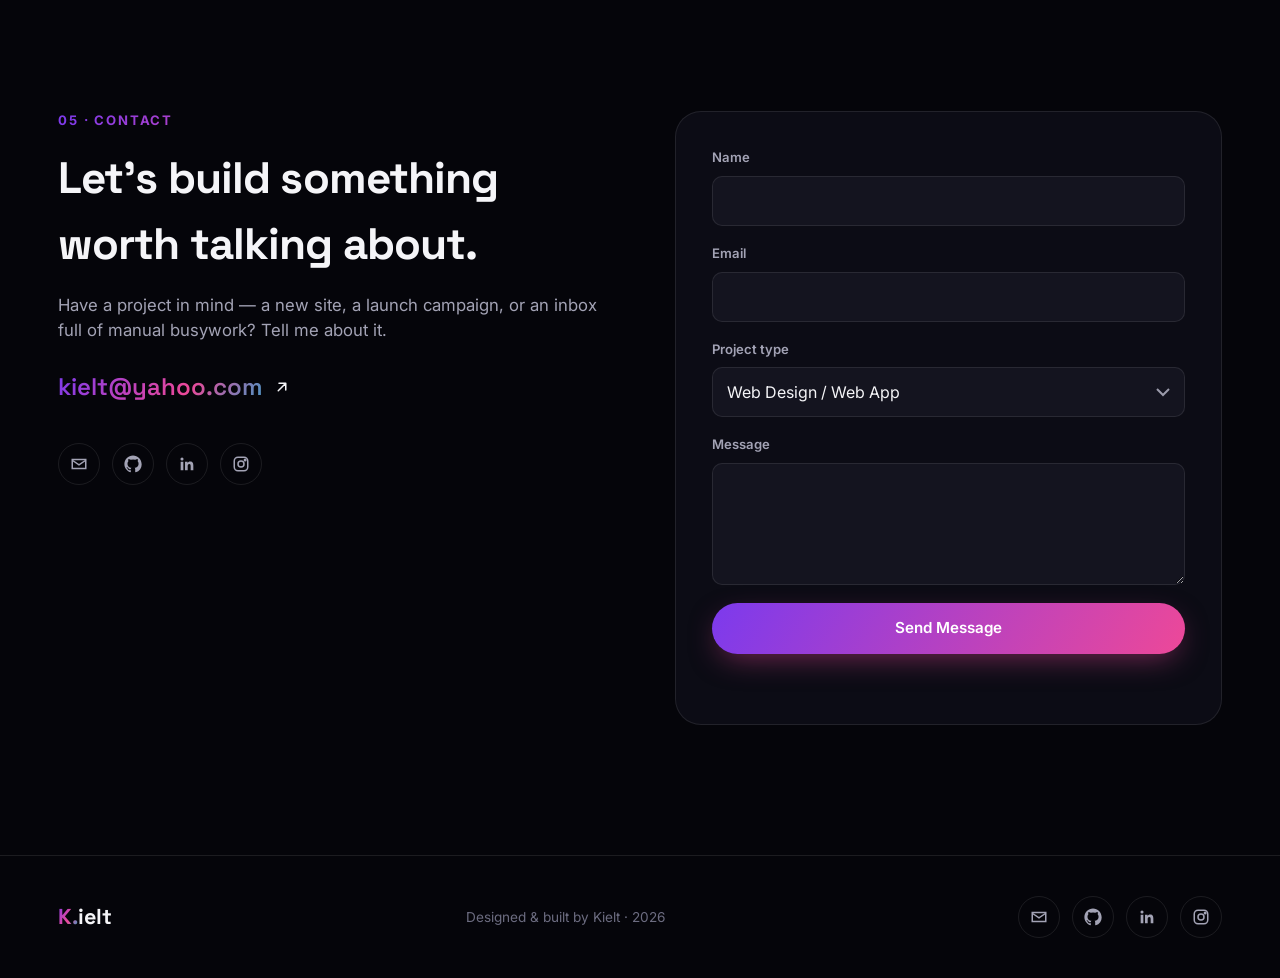
==== commit 0bf120f4: "Swap in real profile photo Renamed the uploaded headshot to assets/profile.jpg (from a filename with" ====
--- a/index.html
+++ b/index.html
@@ -137,7 +137,7 @@
     <div class="about-photo reveal-up">
       <div class="about-photo-glow" aria-hidden="true"></div>
       <div class="about-photo-frame">
-        <img src="assets/profile-placeholder.svg" alt="Portrait of Kielt" id="profilePhoto" loading="lazy">
+        <img src="assets/profile.jpg" alt="Portrait of Kielt" id="profilePhoto" loading="lazy">
       </div>
     </div>
 
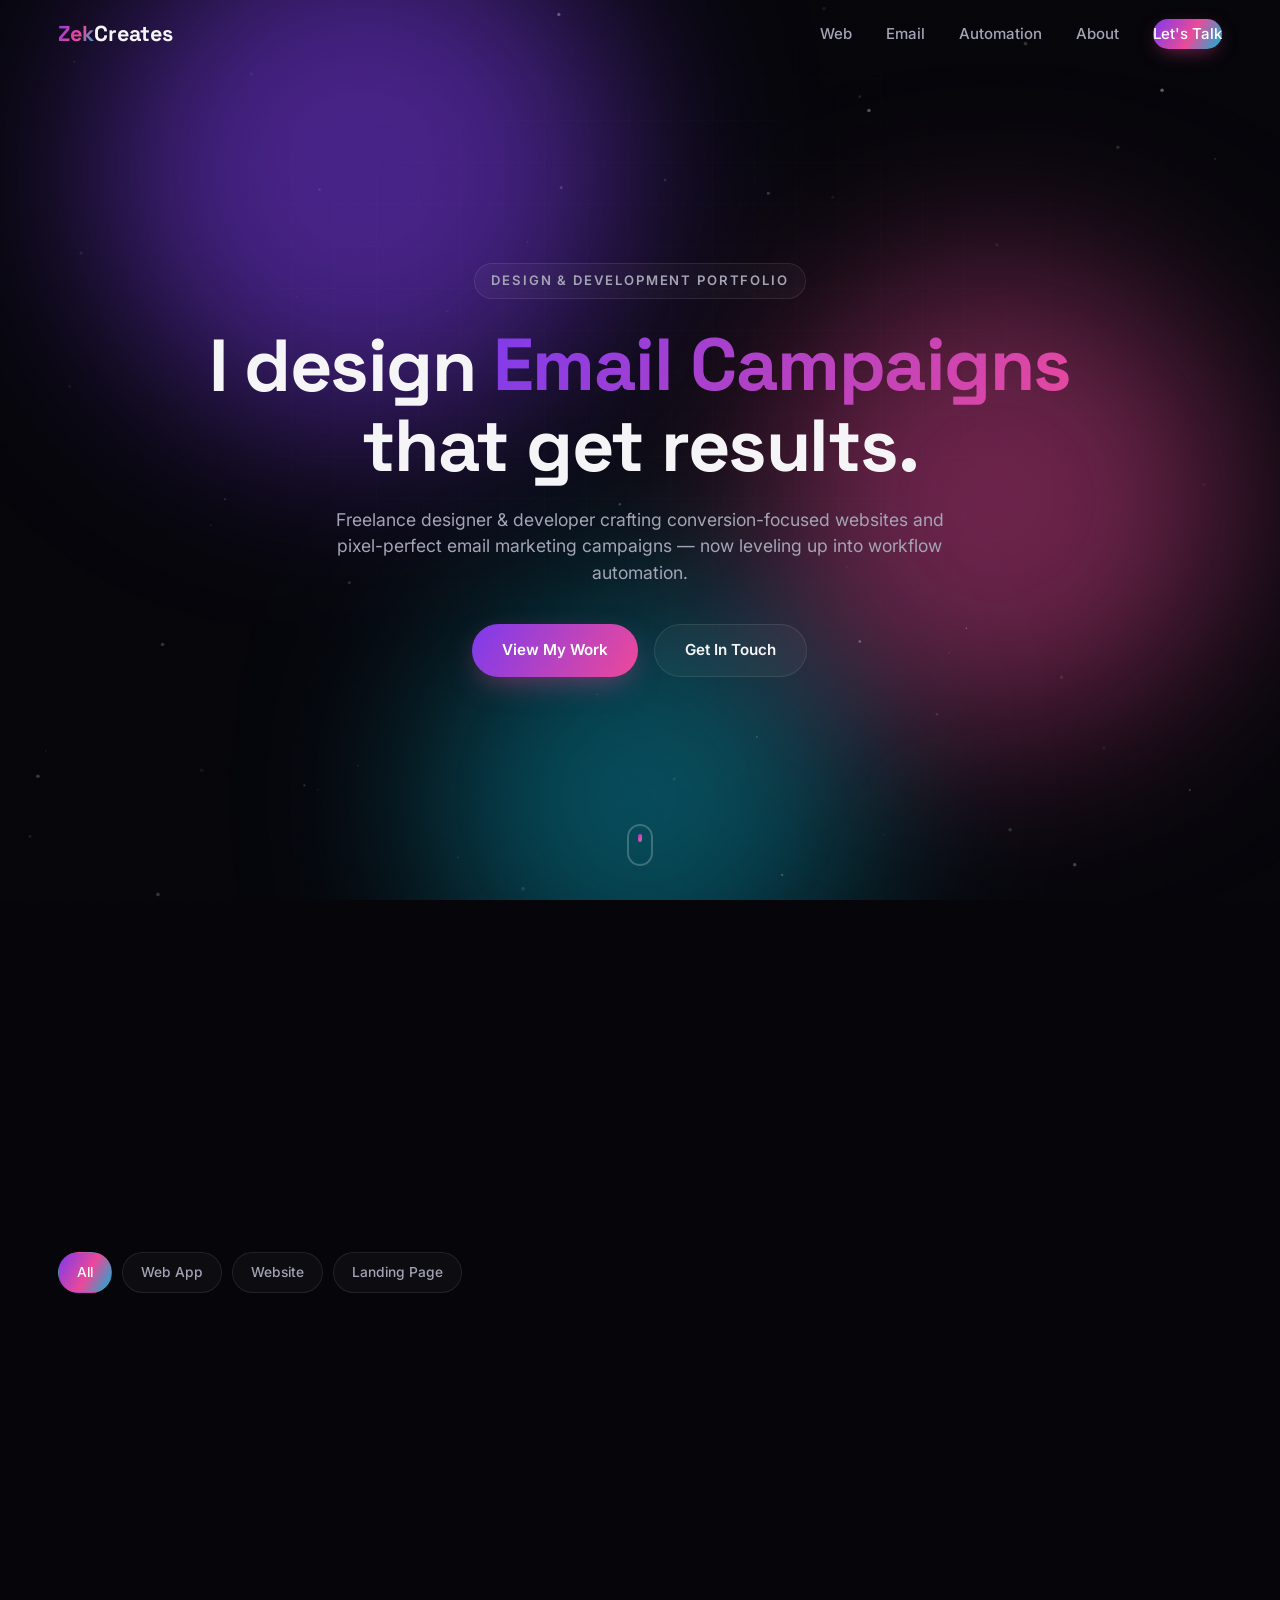
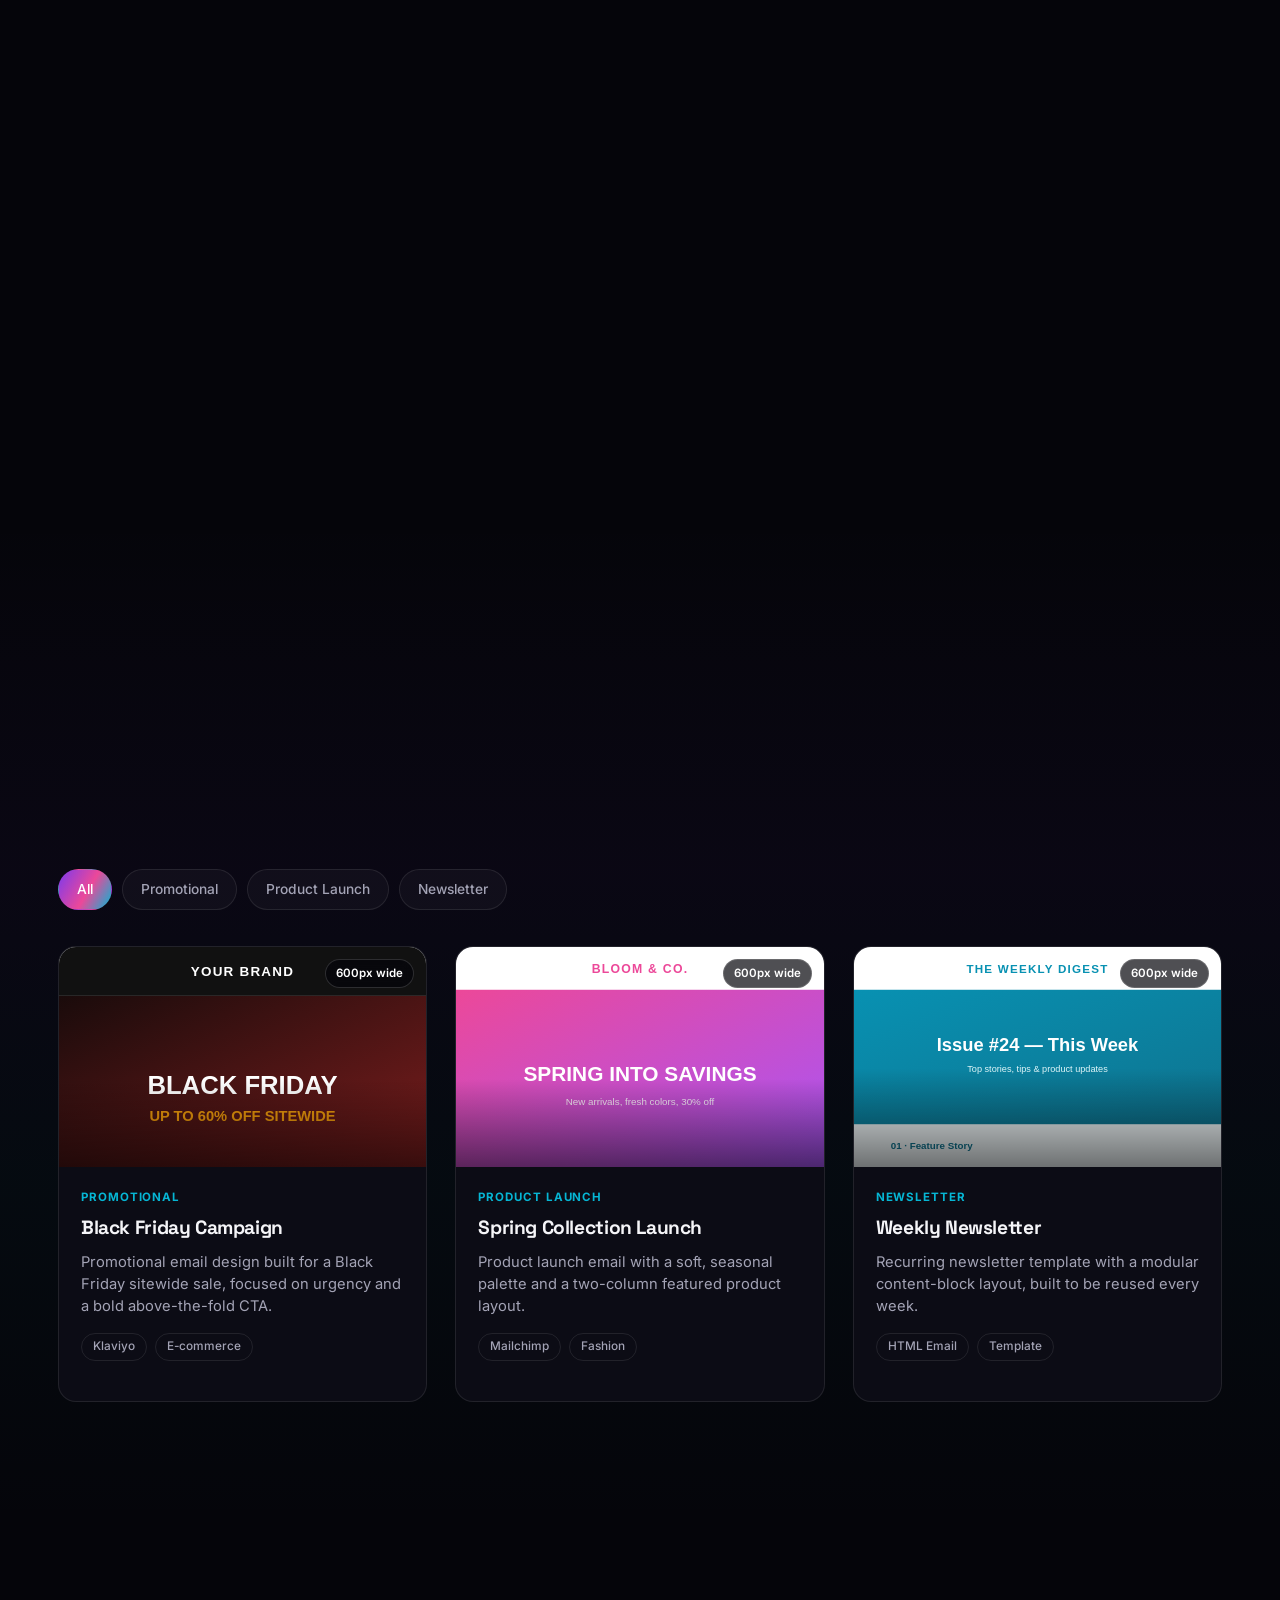
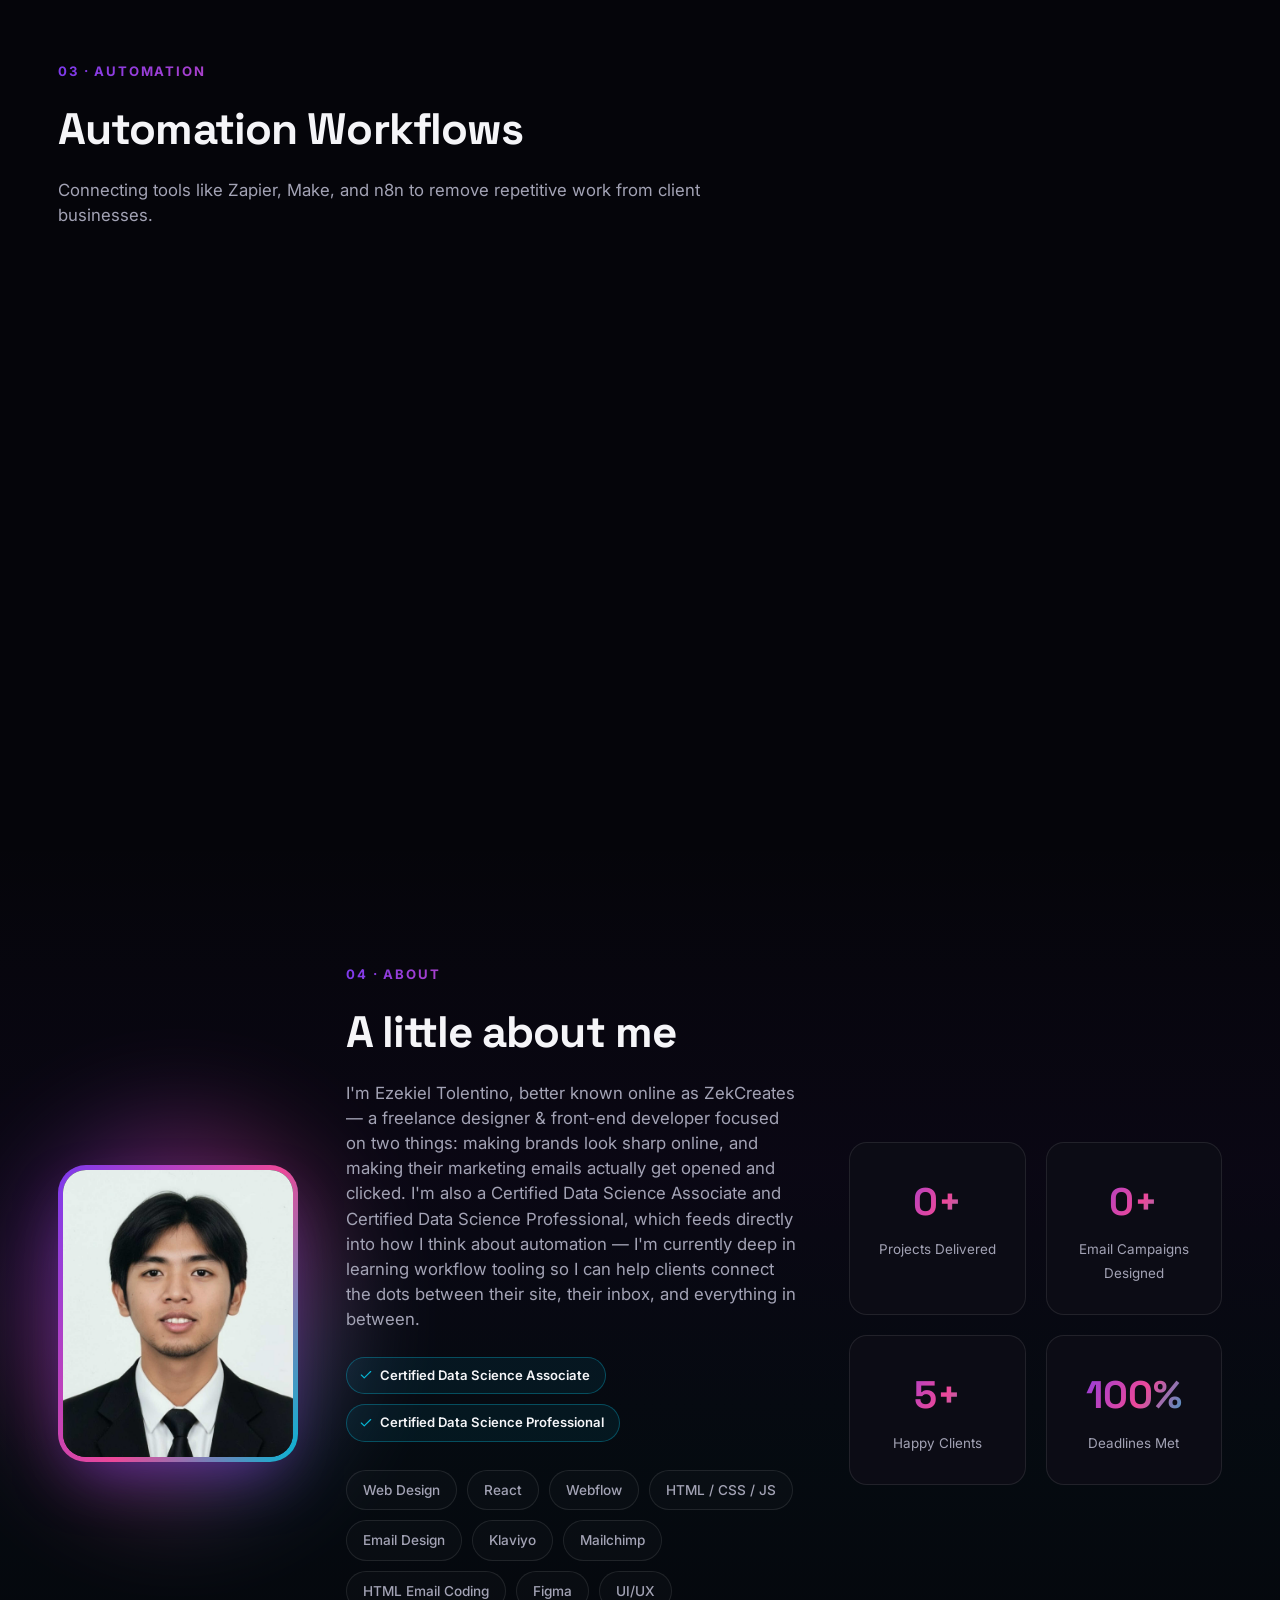
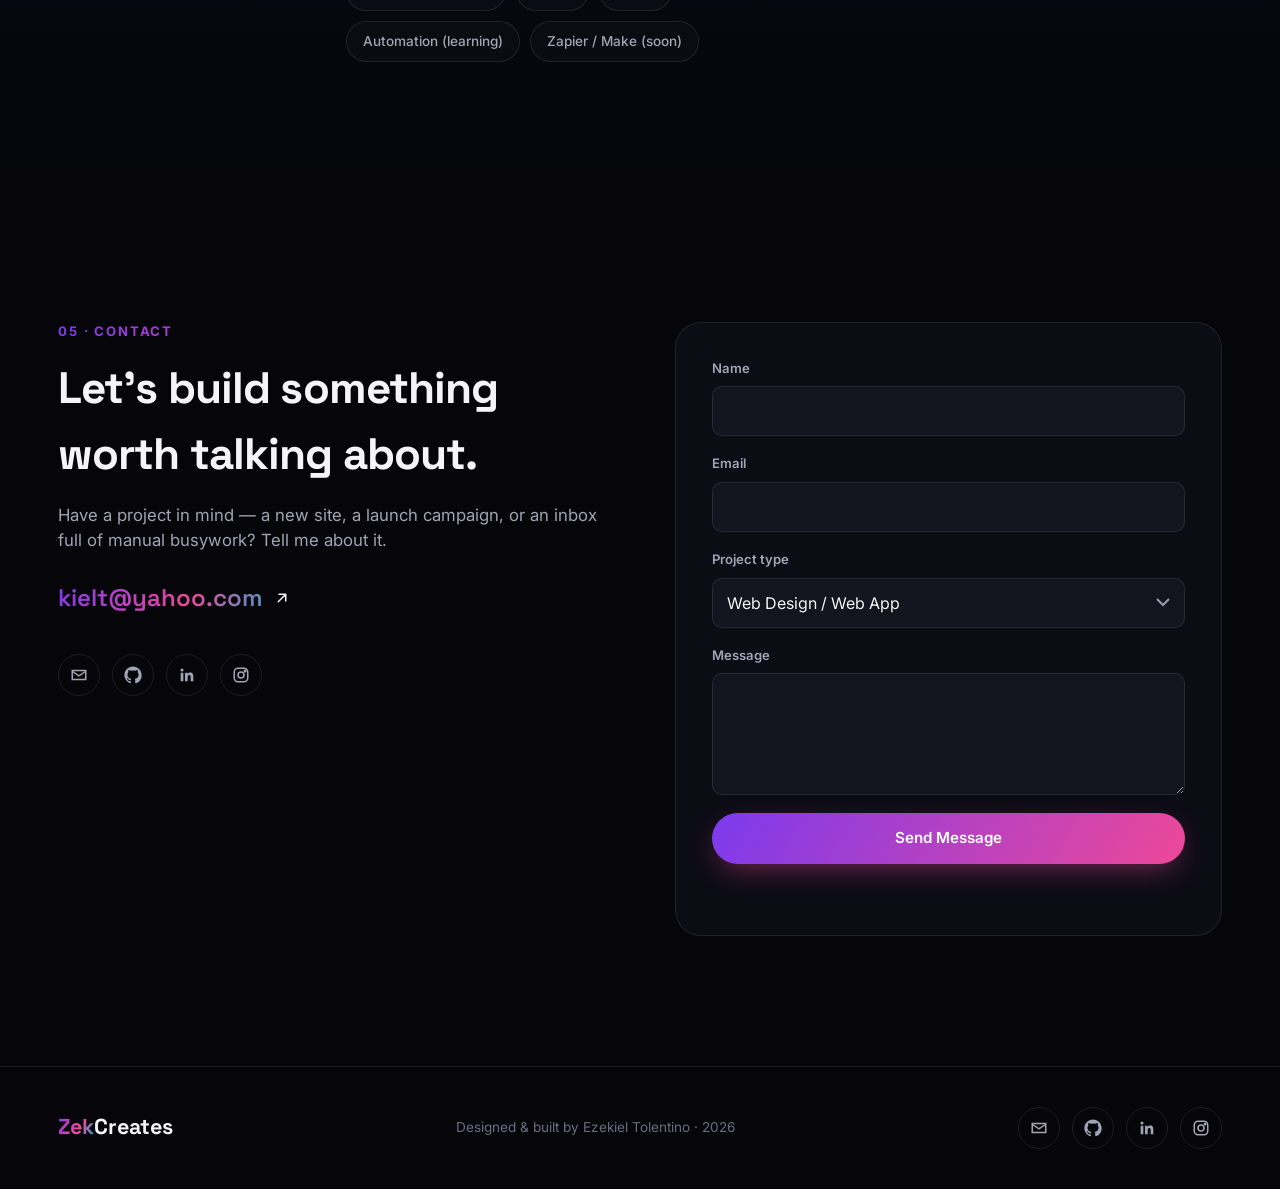
==== commit 8b59079e: "Rebrand to ZekCreates (Ezekiel Tolentino) and add credentials - Site brand/logo wordmark changed fro" ====
--- a/index.html
+++ b/index.html
@@ -3,11 +3,11 @@
 <head>
 <meta charset="UTF-8">
 <meta name="viewport" content="width=device-width, initial-scale=1.0">
-<title>Kielt — Web, Email &amp; Automation Design Portfolio</title>
-<meta name="description" content="Kielt designs conversion-focused websites, web apps, and email marketing campaigns — now building into workflow automation.">
+<title>ZekCreates — Web, Email &amp; Automation Design Portfolio</title>
+<meta name="description" content="ZekCreates (Ezekiel Tolentino) designs conversion-focused websites, web apps, and email marketing campaigns — now building into workflow automation.">
 
 <!-- Social preview -->
-<meta property="og:title" content="Kielt — Design Portfolio">
+<meta property="og:title" content="ZekCreates — Design Portfolio">
 <meta property="og:description" content="Web Design, Web Apps, Email Marketing Design &amp; Automation Workflows.">
 <meta property="og:type" content="website">
 
@@ -35,7 +35,7 @@
 <header class="nav" id="siteNav">
   <div class="nav-inner">
     <a href="#top" class="nav-brand">
-      <span class="brand-mark">K.</span><span class="brand-name">ielt</span>
+      <span class="brand-mark">Zek</span><span class="brand-name">Creates</span>
     </a>
 
     <nav class="nav-links" id="navLinks">
@@ -137,7 +137,7 @@
     <div class="about-photo reveal-up">
       <div class="about-photo-glow" aria-hidden="true"></div>
       <div class="about-photo-frame">
-        <img src="assets/profile.jpg" alt="Portrait of Kielt" id="profilePhoto" loading="lazy">
+        <img src="assets/profile.jpg" alt="Portrait of Ezekiel Tolentino" id="profilePhoto" loading="lazy">
       </div>
     </div>
 
@@ -145,8 +145,9 @@
       <p class="section-kicker">04 · About</p>
       <h2 class="section-title">A little about me</h2>
       <p class="section-desc">
-        I'm Kielt — a freelance designer &amp; front-end developer focused on two things: making brands look sharp online, and making their marketing emails actually get opened and clicked. I'm currently deep in learning automation tooling so I can help clients connect the dots between their site, their inbox, and everything in between.
+        I'm Ezekiel Tolentino, better known online as ZekCreates — a freelance designer &amp; front-end developer focused on two things: making brands look sharp online, and making their marketing emails actually get opened and clicked. I'm also a Certified Data Science Associate and Certified Data Science Professional, which feeds directly into how I think about automation — I'm currently deep in learning workflow tooling so I can help clients connect the dots between their site, their inbox, and everything in between.
       </p>
+      <div class="credentials" id="credentialsList"></div>
       <div class="skills" id="skillsList"></div>
     </div>
 
@@ -213,9 +214,9 @@
 <footer class="footer">
   <div class="container footer-inner">
     <a href="#top" class="nav-brand">
-      <span class="brand-mark">K.</span><span class="brand-name">ielt</span>
+      <span class="brand-mark">Zek</span><span class="brand-name">Creates</span>
     </a>
-    <p class="footer-note">Designed &amp; built by Kielt · <span id="footerYear"></span></p>
+    <p class="footer-note">Designed &amp; built by Ezekiel Tolentino · <span id="footerYear"></span></p>
     <div class="social-row" id="socialRowFooter"></div>
   </div>
 </footer>
--- a/css/style.css
+++ b/css/style.css
@@ -431,6 +431,16 @@
   border-radius: 23px; display: block; background: var(--bg-elev-2);
 }
 
+.credentials { display: flex; flex-wrap: wrap; gap: 10px; margin-top: 24px; }
+.credentials span {
+  display: inline-flex; align-items: center; gap: 7px; font-size: 0.82rem; font-weight: 600;
+  padding: 8px 15px 8px 12px; border-radius: 999px; color: var(--text);
+  border: 1px solid rgba(6, 182, 212, 0.35); background: rgba(6, 182, 212, 0.08);
+  transition: all 0.25s var(--ease);
+}
+.credentials span svg { color: var(--accent-3); flex-shrink: 0; width: 14px; height: 14px; }
+.credentials span:hover { border-color: rgba(6, 182, 212, 0.6); background: rgba(6, 182, 212, 0.14); transform: translateY(-2px); }
+
 .skills { display: flex; flex-wrap: wrap; gap: 10px; margin-top: 28px; }
 .skills span {
   font-size: 0.85rem; font-weight: 500; padding: 9px 16px; border-radius: 999px; border: 1px solid var(--border);
